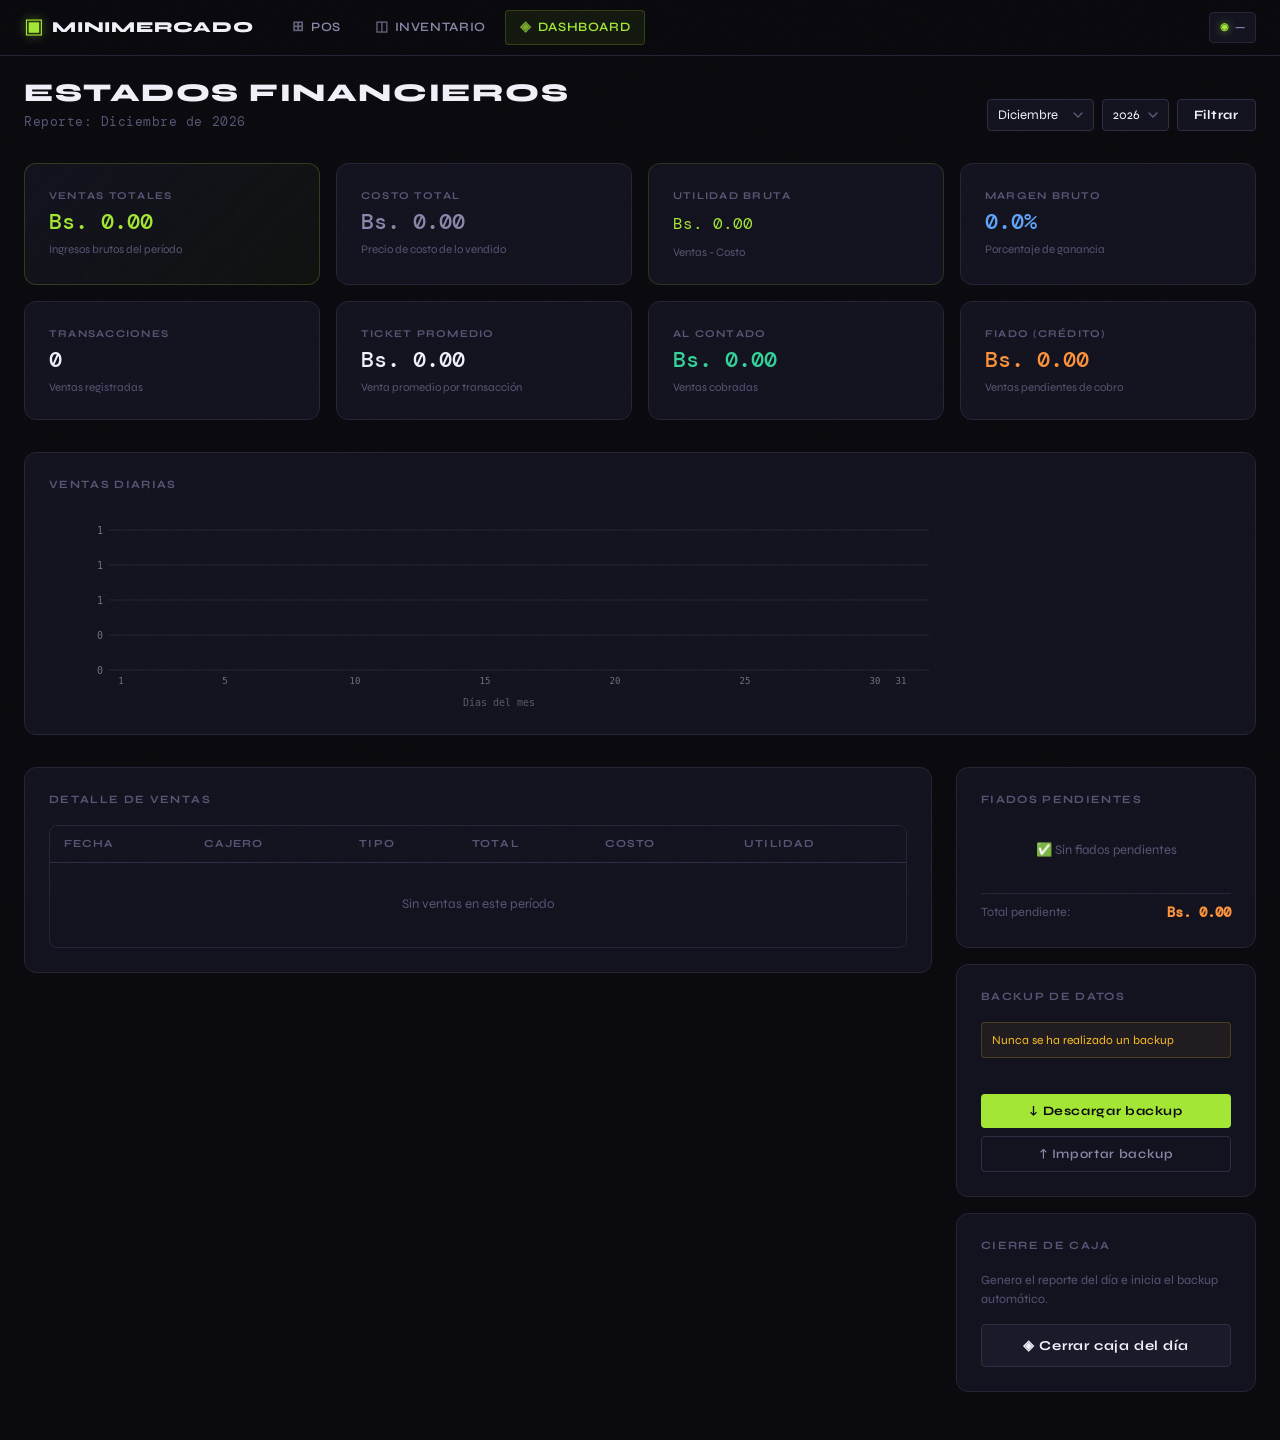
==== dashboard.html @ 63627b52 "hello" ====
<!DOCTYPE html>
<html lang="es">
<head>
  <meta charset="UTF-8" />
  <meta name="viewport" content="width=device-width, initial-scale=1.0" />
  <meta name="description" content="Dashboard financiero — Minimercado Control-Total" />
  <meta name="theme-color" content="#0a0a0f" />

  <title>Dashboard — Minimercado</title>

  <link rel="icon" type="image/png" sizes="32x32" href="/assets/icons/favicon-32x32.png" />
  <link rel="apple-touch-icon" sizes="180x180" href="/assets/icons/apple-touch-icon.png" />
  <link rel="manifest" href="/manifest.json" />

  <link rel="preconnect" href="https://fonts.googleapis.com" />
  <link rel="preconnect" href="https://fonts.gstatic.com" crossorigin />
  <link href="https://fonts.googleapis.com/css2?family=DM+Mono:wght@400;500&family=Syne:wght@400;600;700;800&display=swap" rel="stylesheet" />

  <link rel="stylesheet" href="/assets/css/main.css" />
  <link rel="stylesheet" href="/assets/css/dashboard.css" />
</head>

<body class="pagina-dashboard">

  <!-- =====================================================
    BARRA DE NAVEGACIÓN SUPERIOR
  ====================================================== -->
  <header class="nav-superior" role="banner">
    <div class="nav-marca">
      <span class="nav-logo">▣</span>
      <span class="nav-nombre">Minimercado</span>
    </div>

    <nav class="nav-links" role="navigation" aria-label="Navegación principal">
      <a href="/" class="nav-link">
        <span class="nav-link-icono">⊞</span> POS
      </a>
      <a href="/inventario.html" class="nav-link">
        <span class="nav-link-icono">◫</span> Inventario
      </a>
      <a href="/dashboard.html" class="nav-link nav-link--activo" aria-current="page">
        <span class="nav-link-icono">◈</span> Dashboard
      </a>
    </nav>

    <div class="nav-sesion">
      <div class="cajero-badge" id="cajero-badge">
        <span class="cajero-badge-icono">◉</span>
        <span id="cajero-badge-nombre">—</span>
      </div>
    </div>
  </header>

  <!-- =====================================================
    CONTENIDO PRINCIPAL DEL DASHBOARD
  ====================================================== -->
  <main class="dashboard-layout" role="main">

    <!-- ─────────────────────────────────────────────────
      ENCABEZADO DEL PERÍODO
    ──────────────────────────────────────────────────── -->
    <div class="dashboard-encabezado">
      <div class="dashboard-titulo-bloque">
        <h1 class="dashboard-titulo">ESTADOS FINANCIEROS</h1>
        <p id="eeff-titulo-periodo" class="dashboard-periodo">Cargando...</p>
      </div>

      <!-- Filtro de período -->
      <div class="dashboard-filtro" role="search" aria-label="Filtrar por período">
        <select id="eeff-filtro-mes" class="filtro-select" aria-label="Mes">
          <option value="01">Enero</option>
          <option value="02">Febrero</option>
          <option value="03">Marzo</option>
          <option value="04">Abril</option>
          <option value="05">Mayo</option>
          <option value="06">Junio</option>
          <option value="07">Julio</option>
          <option value="08">Agosto</option>
          <option value="09">Septiembre</option>
          <option value="10">Octubre</option>
          <option value="11">Noviembre</option>
          <option value="12">Diciembre</option>
        </select>
        <select id="eeff-filtro-anio" class="filtro-select" aria-label="Año">
          <!-- Llenado por eeff.js -->
        </select>
        <button id="eeff-btn-filtrar" class="btn-filtrar">Filtrar</button>
      </div>
    </div>

    <!-- ─────────────────────────────────────────────────
      TARJETAS DE RESUMEN FINANCIERO
    ──────────────────────────────────────────────────── -->
    <section class="tarjetas-grid" aria-label="Resumen financiero">

      <article class="tarjeta tarjeta--primaria" aria-label="Total de ventas">
        <div class="tarjeta-etiqueta">VENTAS TOTALES</div>
        <div id="eeff-total-ventas" class="tarjeta-valor" aria-live="polite">—</div>
        <div class="tarjeta-sub">Ingresos brutos del período</div>
      </article>

      <article class="tarjeta tarjeta--costo" aria-label="Costo total">
        <div class="tarjeta-etiqueta">COSTO TOTAL</div>
        <div id="eeff-total-costo" class="tarjeta-valor" aria-live="polite">—</div>
        <div class="tarjeta-sub">Precio de costo de lo vendido</div>
      </article>

      <article class="tarjeta tarjeta--utilidad" aria-label="Utilidad bruta">
        <div class="tarjeta-etiqueta">UTILIDAD BRUTA</div>
        <div id="eeff-utilidad-bruta" class="tarjeta-valor" aria-live="polite">—</div>
        <div class="tarjeta-sub">Ventas − Costo</div>
      </article>

      <article class="tarjeta tarjeta--margen" aria-label="Margen bruto">
        <div class="tarjeta-etiqueta">MARGEN BRUTO</div>
        <div id="eeff-margen-bruto" class="tarjeta-valor" aria-live="polite">—</div>
        <div class="tarjeta-sub">Porcentaje de ganancia</div>
      </article>

      <article class="tarjeta" aria-label="Número de transacciones">
        <div class="tarjeta-etiqueta">TRANSACCIONES</div>
        <div id="eeff-transacciones" class="tarjeta-valor" aria-live="polite">—</div>
        <div class="tarjeta-sub">Ventas registradas</div>
      </article>

      <article class="tarjeta" aria-label="Ticket promedio">
        <div class="tarjeta-etiqueta">TICKET PROMEDIO</div>
        <div id="eeff-ticket-promedio" class="tarjeta-valor" aria-live="polite">—</div>
        <div class="tarjeta-sub">Venta promedio por transacción</div>
      </article>

      <article class="tarjeta tarjeta--contado" aria-label="Total al contado">
        <div class="tarjeta-etiqueta">AL CONTADO</div>
        <div id="eeff-total-contado" class="tarjeta-valor" aria-live="polite">—</div>
        <div class="tarjeta-sub">Ventas cobradas</div>
      </article>

      <article class="tarjeta tarjeta--fiado" aria-label="Total fiado">
        <div class="tarjeta-etiqueta">FIADO (CRÉDITO)</div>
        <div id="eeff-total-fiado" class="tarjeta-valor" aria-live="polite">—</div>
        <div class="tarjeta-sub">Ventas pendientes de cobro</div>
      </article>

    </section>

    <!-- ─────────────────────────────────────────────────
      GRÁFICO DE VENTAS DIARIAS
    ──────────────────────────────────────────────────── -->
    <section class="dashboard-grafico-seccion" aria-label="Gráfico de ventas diarias">
      <h2 class="seccion-titulo">VENTAS DIARIAS</h2>
      <div class="grafico-wrapper">
        <canvas
          id="eeff-grafico-ventas"
          class="grafico-canvas"
          width="900"
          height="200"
          aria-label="Gráfico de barras de ventas por día del mes"
          role="img"
        ></canvas>
      </div>
    </section>

    <!-- ─────────────────────────────────────────────────
      FILA INFERIOR: Tabla de ventas + Fiados + Backup
    ──────────────────────────────────────────────────── -->
    <div class="dashboard-fila-inferior">

      <!-- Tabla detallada de ventas -->
      <section class="dashboard-tabla-seccion" aria-label="Detalle de ventas">
        <h2 class="seccion-titulo">DETALLE DE VENTAS</h2>
        <div class="tabla-wrapper">
          <table class="tabla-ventas" role="table">
            <thead>
              <tr>
                <th scope="col">Fecha</th>
                <th scope="col">Cajero</th>
                <th scope="col">Tipo</th>
                <th scope="col">Total</th>
                <th scope="col">Costo</th>
                <th scope="col">Utilidad</th>
              </tr>
            </thead>
            <tbody id="eeff-tabla-ventas-body" aria-live="polite">
              <tr>
                <td colspan="6" class="tabla-vacia">Cargando datos...</td>
              </tr>
            </tbody>
          </table>
        </div>
      </section>

      <!-- Panel lateral derecho -->
      <aside class="dashboard-lateral">

        <!-- Fiados pendientes -->
        <section id="fiados" class="panel-fiados" aria-label="Fiados pendientes">
          <h2 class="seccion-titulo">FIADOS PENDIENTES</h2>
          <div id="dashboard-fiados-lista" class="fiados-lista" aria-live="polite">
            <!-- Llenado por eeff.js -->
          </div>
          <div class="fiados-total-fila">
            <span>Total pendiente:</span>
            <strong id="fiados-total-pendiente" aria-live="polite">Bs. 0.00</strong>
          </div>
        </section>

        <!-- Panel de backup -->
        <section class="panel-backup" aria-label="Gestión de backups">
          <h2 class="seccion-titulo">BACKUP DE DATOS</h2>
          <div id="backup-ultimo" class="backup-info">Verificando...</div>
          <div id="backup-estado" class="backup-estado" aria-live="polite"></div>

          <div class="backup-acciones">
            <button id="btn-backup-manual" class="btn-backup-manual">
              ↓ Descargar backup
            </button>
            <button id="btn-importar-backup" class="btn-importar">
              ↑ Importar backup
            </button>
          </div>
        </section>

        <!-- Cierre de caja -->
        <section class="panel-cierre" aria-label="Cierre de caja">
          <h2 class="seccion-titulo">CIERRE DE CAJA</h2>
          <p class="cierre-descripcion">
            Genera el reporte del día e inicia el backup automático.
          </p>
          <button id="btn-cierre-caja" class="btn-cierre-caja">
            ◈ Cerrar caja del día
          </button>
        </section>

      </aside>
    </div>

  </main>

  <!-- =====================================================
    SERVICE WORKER
  ====================================================== -->
  <script>
    if ("serviceWorker" in navigator) {
      navigator.serviceWorker.register("/sw.js").catch(console.error);
    }
  </script>

  <!-- =====================================================
    MÓDULOS JS
  ====================================================== -->
  <script type="module">
    import { inicializarDB, obtenerTodos, obtenerPorId } from "/assets/js/db.js";
    import { getCajeroActivo } from "/assets/js/cajero.js";
    import { iniciarEEFF, calcularTotalFiadosPendientes, generarReporteCierre } from "/assets/js/eeff.js";
    import { iniciarBackup, ejecutarBackupAutomatico } from "/assets/js/backup.js";

    async function arrancar() {
      await inicializarDB();

      // --- Badge del cajero activo ---
      const cajero = getCajeroActivo();
      const badgeNombre = document.getElementById("cajero-badge-nombre");
      if (badgeNombre) badgeNombre.textContent = cajero?.nombre ?? "—";

      // --- Inicializa módulos del dashboard ---
      await iniciarEEFF();
      iniciarBackup();

      // --- Carga fiados pendientes ---
      await _cargarFiados();

      // --- Botón cierre de caja ---
      document.getElementById("btn-cierre-caja")?.addEventListener("click", async () => {
        const confirmado = confirm(
          "¿Confirmar cierre de caja del día?\n\n" +
          "Se generará el reporte de cierre y se iniciará el backup automático."
        );
        if (!confirmado) return;

        await generarReporteCierre();
        await ejecutarBackupAutomatico();

        const btn = document.getElementById("btn-cierre-caja");
        if (btn) {
          btn.textContent = "✅ Caja cerrada";
          btn.disabled = true;
        }
      });
    }

    // --- Carga la lista de clientes con saldo pendiente ---
    async function _cargarFiados() {
      const lista = document.getElementById("dashboard-fiados-lista");
      const totalEl = document.getElementById("fiados-total-pendiente");
      if (!lista) return;

      const clientes = await obtenerTodos("clientes");
      const conDeuda = clientes.filter((c) => (c.saldo_pendiente || 0) > 0);

      if (!conDeuda.length) {
        lista.innerHTML = `<p class="fiados-vacio">✅ Sin fiados pendientes</p>`;
        if (totalEl) totalEl.textContent = "Bs. 0.00";
        return;
      }

      lista.innerHTML = conDeuda
        .sort((a, b) => b.saldo_pendiente - a.saldo_pendiente)
        .map(
          (c) => `
          <div class="fiado-item">
            <div class="fiado-info">
              <span class="fiado-nombre">${c.nombre}</span>
              <span class="fiado-tel">${c.telefono || "Sin tel."}</span>
            </div>
            <div class="fiado-saldo">Bs. ${c.saldo_pendiente.toFixed(2)}</div>
            <button class="btn-abonar" data-id="${c.id}" data-saldo="${c.saldo_pendiente}">
              Abonar
            </button>
          </div>`
        )
        .join("");

      // --- Enlaza botones de abono ---
      lista.querySelectorAll(".btn-abonar").forEach((btn) => {
        btn.addEventListener("click", () => _abrirModalAbono(Number(btn.dataset.id), parseFloat(btn.dataset.saldo)));
      });

      // --- Total pendiente ---
      const total = await calcularTotalFiadosPendientes();
      if (totalEl) totalEl.textContent = `Bs. ${total.toFixed(2)}`;
    }

    // --- Modal de abono a fiado ---
    async function _abrirModalAbono(clienteId, saldoActual) {
      const { obtenerPorId, agregar, actualizar } = await import("/assets/js/db.js");
      const cliente = await obtenerPorId("clientes", clienteId);
      if (!cliente) return;

      const modal = document.createElement("div");
      modal.className = "modal-overlay";
      modal.innerHTML = `
        <div class="modal-caja">
          <h3>Registrar abono</h3>
          <p>Cliente: <strong>${cliente.nombre}</strong></p>
          <p>Saldo actual: <strong>Bs. ${saldoActual.toFixed(2)}</strong></p>
          <label>Monto del abono (Bs.)</label>
          <input type="number" id="input-abono" min="0.50" max="${saldoActual}" step="0.50" placeholder="0.00" />
          <div class="modal-acciones">
            <button id="btn-confirmar-abono" class="btn-primario">Confirmar abono</button>
            <button id="btn-cancelar-abono" class="btn-secundario">Cancelar</button>
          </div>
        </div>
      `;
      document.body.appendChild(modal);

      document.getElementById("btn-cancelar-abono").addEventListener("click", () => modal.remove());

      document.getElementById("btn-confirmar-abono").addEventListener("click", async () => {
        const monto = parseFloat(document.getElementById("input-abono").value);
        if (!monto || monto <= 0 || monto > saldoActual) {
          alert("Ingresa un monto válido.");
          return;
        }

        // --- Registra el abono ---
        await agregar("creditos", {
          cliente_id: clienteId,
          monto,
          fecha: new Date().toISOString(),
          tipo: "abono",
          venta_id: null,
        });

        // --- Actualiza el saldo del cliente ---
        cliente.saldo_pendiente = Math.max(0, saldoActual - monto);
        await actualizar("clientes", cliente);

        modal.remove();
        await _cargarFiados(); // Refresca la lista sin recargar la página
      });
    }

    arrancar().catch(console.error);
  </script>

</body>
</html>
---- assets/css/main.css ----
/* ============================================================
   main.css — Sistema de Diseño Global
   Minimercado Control-Total | JVSoftware
   Contiene: Variables CSS, reset, tipografía, navegación,
   modales, toasts, formularios y componentes compartidos.
   ============================================================ */

/* ============================================================
   VARIABLES DEL SISTEMA
   Paleta: Negro profundo + Verde lima industrial + Ámbar alerta
   ============================================================ */
:root {
  /* --- Colores base --- */
  --color-fondo:        #0a0a0f;
  --color-fondo-2:      #0f0f18;
  --color-superficie:   #13131f;
  --color-superficie-2: #1a1a2a;
  --color-borde:        #252535;
  --color-borde-2:      #2e2e45;

  /* --- Colores primarios --- */
  --color-primario:     #a3e635;   /* Verde lima */
  --color-primario-dim: #6b9a22;
  --color-primario-bg:  rgba(163, 230, 53, 0.07);

  /* --- Colores de estado --- */
  --color-exito:        #a3e635;
  --color-advertencia:  #fbbf24;
  --color-critico:      #f87171;
  --color-fiado:        #fb923c;
  --color-contado:      #34d399;
  --color-info:         #60a5fa;

  /* --- Texto --- */
  --texto-primario:     #f0f0f8;
  --texto-secundario:   #8888aa;
  --texto-terciario:    #555575;
  --texto-invertido:    #0a0a0f;

  /* --- Tipografías --- */
  --fuente-ui:      'Syne', sans-serif;
  --fuente-mono:    'DM Mono', monospace;

  /* --- Espaciado --- */
  --espacio-xs:  4px;
  --espacio-sm:  8px;
  --espacio-md:  16px;
  --espacio-lg:  24px;
  --espacio-xl:  32px;
  --espacio-2xl: 48px;

  /* --- Bordes --- */
  --radio-sm:  4px;
  --radio-md:  8px;
  --radio-lg:  12px;

  /* --- Sombras --- */
  --sombra-sm: 0 2px 8px rgba(0,0,0,0.4);
  --sombra-md: 0 4px 24px rgba(0,0,0,0.6);
  --sombra-lg: 0 8px 48px rgba(0,0,0,0.8);
  --sombra-primario: 0 0 20px rgba(163,230,53,0.15);

  /* --- Transiciones --- */
  --trans-rapida: 120ms ease;
  --trans-normal: 220ms ease;

  /* --- Altura del nav --- */
  --alto-nav: 56px;
}

/* ============================================================
   RESET Y BASE
   ============================================================ */
*, *::before, *::after {
  box-sizing: border-box;
  margin: 0;
  padding: 0;
}

html {
  font-size: 16px;
  scroll-behavior: smooth;
  -webkit-font-smoothing: antialiased;
  -moz-osx-font-smoothing: grayscale;
}

body {
  font-family: var(--fuente-ui);
  background-color: var(--color-fondo);
  color: var(--texto-primario);
  min-height: 100vh;
  line-height: 1.5;
  overflow-x: hidden;
}

/* --- Textura de grano sutil sobre toda la app --- */
body::before {
  content: '';
  position: fixed;
  inset: 0;
  background-image: url("data:image/svg+xml,%3Csvg viewBox='0 0 256 256' xmlns='http://www.w3.org/2000/svg'%3E%3Cfilter id='noise'%3E%3CfeTurbulence type='fractalNoise' baseFrequency='0.9' numOctaves='4' stitchTiles='stitch'/%3E%3C/filter%3E%3Crect width='100%25' height='100%25' filter='url(%23noise)' opacity='0.03'/%3E%3C/svg%3E");
  pointer-events: none;
  z-index: 9999;
  opacity: 0.4;
}

a {
  color: var(--color-primario);
  text-decoration: none;
  transition: opacity var(--trans-rapida);
}
a:hover { opacity: 0.75; }

button {
  font-family: var(--fuente-ui);
  cursor: pointer;
  border: none;
  outline: none;
}

input, select, textarea {
  font-family: var(--fuente-ui);
  outline: none;
}

/* ============================================================
   NAVEGACIÓN SUPERIOR
   ============================================================ */
.nav-superior {
  position: fixed;
  top: 0;
  left: 0;
  right: 0;
  height: var(--alto-nav);
  background: rgba(10, 10, 15, 0.92);
  backdrop-filter: blur(12px);
  -webkit-backdrop-filter: blur(12px);
  border-bottom: 1px solid var(--color-borde);
  display: flex;
  align-items: center;
  padding: 0 var(--espacio-lg);
  gap: var(--espacio-lg);
  z-index: 100;
}

.nav-marca {
  display: flex;
  align-items: center;
  gap: var(--espacio-sm);
  flex-shrink: 0;
}

.nav-logo {
  color: var(--color-primario);
  font-size: 1.3rem;
  line-height: 1;
  filter: drop-shadow(0 0 6px rgba(163,230,53,0.5));
}

.nav-nombre {
  font-family: var(--fuente-ui);
  font-weight: 800;
  font-size: 0.95rem;
  letter-spacing: 0.05em;
  text-transform: uppercase;
  color: var(--texto-primario);
}

.nav-links {
  display: flex;
  align-items: center;
  gap: var(--espacio-xs);
  flex: 1;
}

.nav-link {
  display: flex;
  align-items: center;
  gap: 6px;
  padding: 6px 14px;
  border-radius: var(--radio-sm);
  font-size: 0.8rem;
  font-weight: 600;
  letter-spacing: 0.05em;
  text-transform: uppercase;
  color: var(--texto-secundario);
  transition: color var(--trans-rapida), background var(--trans-rapida);
  border: 1px solid transparent;
}

.nav-link:hover {
  color: var(--texto-primario);
  background: var(--color-superficie);
  opacity: 1;
}

.nav-link--activo {
  color: var(--color-primario);
  background: var(--color-primario-bg);
  border-color: rgba(163,230,53,0.2);
}

.nav-link-icono {
  font-size: 0.85rem;
  opacity: 0.7;
}

.nav-sesion {
  display: flex;
  align-items: center;
  gap: var(--espacio-sm);
  margin-left: auto;
  flex-shrink: 0;
}

.cajero-badge {
  display: flex;
  align-items: center;
  gap: 6px;
  background: var(--color-superficie);
  border: 1px solid var(--color-borde);
  border-radius: var(--radio-sm);
  padding: 5px 10px;
  font-size: 0.78rem;
  font-weight: 600;
  color: var(--texto-secundario);
}

.cajero-badge-icono {
  color: var(--color-primario);
  font-size: 0.6rem;
  filter: drop-shadow(0 0 4px rgba(163,230,53,0.6));
}

.btn-cerrar-sesion {
  background: transparent;
  color: var(--texto-terciario);
  font-size: 1rem;
  padding: 5px 8px;
  border-radius: var(--radio-sm);
  border: 1px solid var(--color-borde);
  transition: color var(--trans-rapida), border-color var(--trans-rapida);
}

.btn-cerrar-sesion:hover {
  color: var(--color-critico);
  border-color: var(--color-critico);
}

/* ============================================================
   CONTENEDOR BASE (todas las páginas empujan el nav)
   ============================================================ */
main {
  padding-top: calc(var(--alto-nav) + var(--espacio-lg));
  padding-left: var(--espacio-lg);
  padding-right: var(--espacio-lg);
  padding-bottom: var(--espacio-2xl);
  min-height: 100vh;
}

/* ============================================================
   TIPOGRAFÍA DE SECCIONES
   ============================================================ */
.seccion-titulo {
  font-family: var(--fuente-ui);
  font-size: 0.7rem;
  font-weight: 700;
  letter-spacing: 0.12em;
  text-transform: uppercase;
  color: var(--texto-terciario);
  margin-bottom: var(--espacio-md);
}

/* ============================================================
   BOTONES GLOBALES
   ============================================================ */
.btn-primario {
  background: var(--color-primario);
  color: var(--texto-invertido);
  font-family: var(--fuente-ui);
  font-weight: 700;
  font-size: 0.85rem;
  letter-spacing: 0.04em;
  padding: 10px 20px;
  border-radius: var(--radio-sm);
  border: none;
  transition: opacity var(--trans-rapida), transform var(--trans-rapida);
}

.btn-primario:hover {
  opacity: 0.88;
  transform: translateY(-1px);
}

.btn-primario:active {
  transform: translateY(0);
  opacity: 1;
}

.btn-primario:disabled {
  opacity: 0.3;
  cursor: not-allowed;
  transform: none;
}

.btn-secundario {
  background: transparent;
  color: var(--texto-secundario);
  font-family: var(--fuente-ui);
  font-weight: 600;
  font-size: 0.85rem;
  padding: 10px 20px;
  border-radius: var(--radio-sm);
  border: 1px solid var(--color-borde-2);
  transition: color var(--trans-rapida), border-color var(--trans-rapida);
}

.btn-secundario:hover {
  color: var(--texto-primario);
  border-color: var(--texto-secundario);
}

.btn-link {
  background: none;
  border: none;
  color: var(--color-primario);
  font-size: 0.8rem;
  font-family: var(--fuente-ui);
  font-weight: 600;
  padding: 4px 0;
  cursor: pointer;
  transition: opacity var(--trans-rapida);
}

.btn-link:hover { opacity: 0.7; }

/* ============================================================
   FORMULARIOS GLOBALES
   ============================================================ */
.form-fila {
  display: flex;
  flex-direction: column;
  gap: 6px;
  margin-bottom: var(--espacio-md);
}

.form-fila.doble {
  display: grid;
  grid-template-columns: 1fr 1fr;
  gap: var(--espacio-md);
}

.form-fila label {
  font-size: 0.72rem;
  font-weight: 700;
  letter-spacing: 0.08em;
  text-transform: uppercase;
  color: var(--texto-terciario);
}

.form-fila input,
.form-fila select,
.form-fila textarea {
  background: var(--color-superficie);
  border: 1px solid var(--color-borde-2);
  border-radius: var(--radio-sm);
  color: var(--texto-primario);
  font-size: 0.88rem;
  padding: 9px 12px;
  transition: border-color var(--trans-rapida), box-shadow var(--trans-rapida);
  width: 100%;
}

.form-fila input:focus,
.form-fila select:focus {
  border-color: var(--color-primario);
  box-shadow: 0 0 0 3px rgba(163,230,53,0.1);
}

.form-fila select {
  appearance: none;
  -webkit-appearance: none;
  background-image: url("data:image/svg+xml,%3Csvg xmlns='http://www.w3.org/2000/svg' width='12' height='8' viewBox='0 0 12 8'%3E%3Cpath d='M1 1l5 5 5-5' stroke='%23555575' stroke-width='1.5' fill='none' stroke-linecap='round'/%3E%3C/svg%3E");
  background-repeat: no-repeat;
  background-position: right 12px center;
  padding-right: 32px;
}

/* ============================================================
   MODALES — OVERLAY + CAJA
   ============================================================ */
.modal-overlay {
  position: fixed;
  inset: 0;
  background: rgba(0, 0, 0, 0.75);
  backdrop-filter: blur(4px);
  -webkit-backdrop-filter: blur(4px);
  display: flex;
  align-items: center;
  justify-content: center;
  z-index: 500;
  animation: modal-aparecer var(--trans-normal) ease;
}

@keyframes modal-aparecer {
  from { opacity: 0; }
  to   { opacity: 1; }
}

.modal-caja {
  background: var(--color-superficie-2);
  border: 1px solid var(--color-borde-2);
  border-radius: var(--radio-lg);
  padding: var(--espacio-xl);
  width: 100%;
  max-width: 480px;
  max-height: 90vh;
  overflow-y: auto;
  box-shadow: var(--sombra-lg);
  animation: modal-subir var(--trans-normal) ease;
}

@keyframes modal-subir {
  from { transform: translateY(16px); opacity: 0; }
  to   { transform: translateY(0);    opacity: 1; }
}

.modal-caja h3 {
  font-size: 1rem;
  font-weight: 700;
  letter-spacing: 0.06em;
  text-transform: uppercase;
  color: var(--texto-primario);
  margin-bottom: var(--espacio-lg);
}

.modal-caja p {
  font-size: 0.88rem;
  color: var(--texto-secundario);
  margin-bottom: var(--espacio-sm);
}

.modal-acciones {
  display: flex;
  gap: var(--espacio-sm);
  margin-top: var(--espacio-lg);
  flex-wrap: wrap;
}

/* ============================================================
   MODAL DEL CAJERO
   ============================================================ */
.modal-cajero-overlay {
  position: fixed;
  inset: 0;
  background: var(--color-fondo);
  display: flex;
  align-items: center;
  justify-content: center;
  z-index: 1000;
  animation: modal-aparecer var(--trans-normal) ease;
}

.modal-cajero-caja {
  background: var(--color-superficie);
  border: 1px solid var(--color-borde-2);
  border-radius: var(--radio-lg);
  padding: var(--espacio-xl);
  width: 100%;
  max-width: 420px;
  box-shadow: var(--sombra-lg), var(--sombra-primario);
  animation: modal-subir var(--trans-normal) ease;
}

.modal-cajero-header {
  text-align: center;
  margin-bottom: var(--espacio-xl);
}

.modal-cajero-header h2 {
  font-size: 1.1rem;
  font-weight: 800;
  letter-spacing: 0.06em;
  text-transform: uppercase;
  color: var(--texto-primario);
  margin-bottom: 6px;
}

.modal-cajero-header p {
  font-size: 0.82rem;
  color: var(--texto-terciario);
}

.cajero-lista {
  display: flex;
  flex-direction: column;
  gap: var(--espacio-sm);
  margin-bottom: var(--espacio-lg);
}

.cajero-opcion {
  display: flex;
  align-items: center;
  gap: var(--espacio-md);
  background: var(--color-fondo-2);
  border: 1px solid var(--color-borde-2);
  border-radius: var(--radio-md);
  padding: var(--espacio-md);
  cursor: pointer;
  transition: border-color var(--trans-rapida), background var(--trans-rapida);
  width: 100%;
  text-align: left;
}

.cajero-opcion:hover {
  border-color: var(--color-primario);
  background: var(--color-primario-bg);
}

.cajero-inicial {
  width: 36px;
  height: 36px;
  background: var(--color-primario);
  color: var(--texto-invertido);
  border-radius: 50%;
  display: flex;
  align-items: center;
  justify-content: center;
  font-weight: 800;
  font-size: 0.95rem;
  flex-shrink: 0;
}

.cajero-nombre {
  font-weight: 600;
  font-size: 0.92rem;
  color: var(--texto-primario);
}

.cajero-vacio {
  font-size: 0.82rem;
  color: var(--texto-terciario);
  text-align: center;
  padding: var(--espacio-md);
}

.cajero-nuevo {
  display: flex;
  gap: var(--espacio-sm);
}

.cajero-nuevo input {
  flex: 1;
  background: var(--color-fondo-2);
  border: 1px solid var(--color-borde-2);
  border-radius: var(--radio-sm);
  color: var(--texto-primario);
  font-size: 0.88rem;
  padding: 9px 12px;
  transition: border-color var(--trans-rapida);
}

.cajero-nuevo input:focus {
  border-color: var(--color-primario);
}

.cajero-nuevo button {
  background: var(--color-primario);
  color: var(--texto-invertido);
  font-weight: 700;
  font-size: 0.82rem;
  padding: 9px 14px;
  border-radius: var(--radio-sm);
  transition: opacity var(--trans-rapida);
}

.cajero-nuevo button:hover { opacity: 0.85; }

.cajero-gestionar {
  text-align: center;
  margin-top: var(--espacio-md);
}

.cajero-gestion-fila {
  display: flex;
  align-items: center;
  justify-content: space-between;
  padding: 8px 12px;
  background: var(--color-fondo-2);
  border-radius: var(--radio-sm);
  margin-bottom: 6px;
  font-size: 0.85rem;
  color: var(--texto-primario);
}

.btn-eliminar-cajero {
  background: transparent;
  color: var(--color-critico);
  font-size: 0.75rem;
  padding: 4px 8px;
  border: 1px solid rgba(248,113,113,0.3);
  border-radius: var(--radio-sm);
  transition: background var(--trans-rapida);
}

.btn-eliminar-cajero:hover {
  background: rgba(248,113,113,0.1);
}

/* ============================================================
   MODAL DE CÁMARA
   ============================================================ */
.modal-camara-overlay {
  position: fixed;
  inset: 0;
  background: rgba(0,0,0,0.9);
  display: flex;
  align-items: center;
  justify-content: center;
  z-index: 600;
  animation: modal-aparecer var(--trans-normal) ease;
}

.modal-camara-caja {
  background: var(--color-superficie);
  border: 1px solid var(--color-borde-2);
  border-radius: var(--radio-lg);
  padding: var(--espacio-lg);
  width: 100%;
  max-width: 480px;
  box-shadow: var(--sombra-lg);
  animation: modal-subir var(--trans-normal) ease;
}

.modal-camara-header {
  display: flex;
  align-items: center;
  justify-content: space-between;
  margin-bottom: var(--espacio-md);
}

.modal-camara-header h3 {
  font-size: 0.88rem;
  font-weight: 700;
  letter-spacing: 0.08em;
  text-transform: uppercase;
  color: var(--texto-secundario);
}

.btn-cerrar-camara {
  background: transparent;
  color: var(--texto-terciario);
  font-size: 1rem;
  padding: 4px 8px;
  border: 1px solid var(--color-borde);
  border-radius: var(--radio-sm);
  transition: color var(--trans-rapida);
}

.btn-cerrar-camara:hover { color: var(--color-critico); }

.modal-camara-visor {
  position: relative;
  border-radius: var(--radio-md);
  overflow: hidden;
  background: #000;
  aspect-ratio: 4/3;
}

#camara-video {
  width: 100%;
  height: 100%;
  object-fit: cover;
  display: block;
}

/* Mira de escaneo */
.camara-mira {
  position: absolute;
  inset: 0;
  display: flex;
  align-items: center;
  justify-content: center;
  pointer-events: none;
}

.camara-mira::before {
  content: '';
  width: 60%;
  height: 35%;
  border: 2px solid var(--color-primario);
  border-radius: var(--radio-sm);
  box-shadow: 0 0 0 2000px rgba(0,0,0,0.4), 0 0 20px rgba(163,230,53,0.3);
  animation: mira-pulso 1.8s ease-in-out infinite;
}

@keyframes mira-pulso {
  0%, 100% { border-color: var(--color-primario); box-shadow: 0 0 0 2000px rgba(0,0,0,0.4), 0 0 20px rgba(163,230,53,0.3); }
  50%       { border-color: rgba(163,230,53,0.5); box-shadow: 0 0 0 2000px rgba(0,0,0,0.4), 0 0 40px rgba(163,230,53,0.5); }
}

.camara-instruccion {
  text-align: center;
  font-size: 0.78rem;
  color: var(--texto-terciario);
  margin-top: var(--espacio-md);
}

/* ============================================================
   TOASTS (NOTIFICACIONES FLOTANTES)
   ============================================================ */
.pos-toast,
.cajero-toast {
  position: fixed;
  bottom: var(--espacio-lg);
  right: var(--espacio-lg);
  background: var(--color-superficie-2);
  border: 1px solid var(--color-borde-2);
  border-radius: var(--radio-md);
  padding: 12px 18px;
  font-size: 0.85rem;
  font-weight: 600;
  color: var(--texto-primario);
  box-shadow: var(--sombra-md);
  z-index: 900;
  animation: toast-entrar 250ms ease;
  transition: opacity 400ms ease, transform 400ms ease;
}

@keyframes toast-entrar {
  from { transform: translateY(12px); opacity: 0; }
  to   { transform: translateY(0);    opacity: 1; }
}

.pos-toast--salir,
.cajero-toast--salir {
  opacity: 0;
  transform: translateY(8px);
}

.pos-toast--exito    { border-color: var(--color-exito);      color: var(--color-exito); }
.pos-toast--advertencia { border-color: var(--color-advertencia); color: var(--color-advertencia); }
.pos-toast--error    { border-color: var(--color-critico);    color: var(--color-critico); }

/* ============================================================
   TABLAS COMPARTIDAS
   ============================================================ */
.tabla-wrapper {
  overflow-x: auto;
  border: 1px solid var(--color-borde);
  border-radius: var(--radio-md);
}

table {
  width: 100%;
  border-collapse: collapse;
  font-size: 0.83rem;
}

thead tr {
  background: var(--color-superficie);
  border-bottom: 1px solid var(--color-borde-2);
}

thead th {
  padding: 10px 14px;
  text-align: left;
  font-size: 0.68rem;
  font-weight: 700;
  letter-spacing: 0.1em;
  text-transform: uppercase;
  color: var(--texto-terciario);
  white-space: nowrap;
}

tbody tr {
  border-bottom: 1px solid var(--color-borde);
  transition: background var(--trans-rapida);
}

tbody tr:last-child { border-bottom: none; }
tbody tr:hover { background: var(--color-superficie); }

tbody td {
  padding: 10px 14px;
  color: var(--texto-primario);
  font-size: 0.83rem;
  vertical-align: middle;
}

.tabla-vacia {
  text-align: center;
  color: var(--texto-terciario);
  padding: var(--espacio-xl) !important;
  font-size: 0.83rem;
}

/* ============================================================
   ESTADOS DE STOCK Y VENCIMIENTO
   ============================================================ */
.stock-agotado  { color: var(--color-critico);      font-weight: 700; }
.stock-bajo     { color: var(--color-advertencia);  font-weight: 700; }

.venc-expirado    { color: var(--color-critico); }
.venc-critico     { color: var(--color-advertencia); }
.venc-advertencia { color: var(--color-fiado); }

.valor-positivo { color: var(--color-exito); font-family: var(--fuente-mono); }
.valor-negativo { color: var(--color-critico); font-family: var(--fuente-mono); }

/* ============================================================
   TAG DE TIPO DE VENTA
   ============================================================ */
.tag-tipo {
  display: inline-block;
  padding: 2px 8px;
  border-radius: var(--radio-sm);
  font-size: 0.72rem;
  font-weight: 700;
  letter-spacing: 0.06em;
  text-transform: uppercase;
}

.tag-contado {
  background: rgba(52,211,153,0.12);
  color: var(--color-contado);
  border: 1px solid rgba(52,211,153,0.25);
}

.tag-fiado {
  background: rgba(251,146,60,0.12);
  color: var(--color-fiado);
  border: 1px solid rgba(251,146,60,0.25);
}

/* ============================================================
   FILTROS SELECT COMPARTIDOS
   ============================================================ */
.filtro-select {
  background: var(--color-superficie);
  border: 1px solid var(--color-borde-2);
  border-radius: var(--radio-sm);
  color: var(--texto-primario);
  font-family: var(--fuente-ui);
  font-size: 0.82rem;
  padding: 7px 28px 7px 10px;
  appearance: none;
  -webkit-appearance: none;
  background-image: url("data:image/svg+xml,%3Csvg xmlns='http://www.w3.org/2000/svg' width='10' height='7' viewBox='0 0 10 7'%3E%3Cpath d='M1 1l4 4 4-4' stroke='%23555575' stroke-width='1.5' fill='none' stroke-linecap='round'/%3E%3C/svg%3E");
  background-repeat: no-repeat;
  background-position: right 10px center;
  cursor: pointer;
  transition: border-color var(--trans-rapida);
}

.filtro-select:focus {
  border-color: var(--color-primario);
}

/* ============================================================
   SCROLLBARS PERSONALIZADOS
   ============================================================ */
::-webkit-scrollbar { width: 6px; height: 6px; }
::-webkit-scrollbar-track { background: var(--color-fondo); }
::-webkit-scrollbar-thumb {
  background: var(--color-borde-2);
  border-radius: 3px;
}
::-webkit-scrollbar-thumb:hover {
  background: var(--texto-terciario);
}

/* ============================================================
   RESPONSIVE — Móvil básico
   ============================================================ */
@media (max-width: 768px) {
  main {
    padding-left: var(--espacio-md);
    padding-right: var(--espacio-md);
  }

  .nav-superior {
    padding: 0 var(--espacio-md);
    gap: var(--espacio-sm);
  }

  .nav-nombre { display: none; }

  .nav-link span.nav-link-icono { margin: 0; }

  .modal-caja {
    margin: var(--espacio-md);
    padding: var(--espacio-lg);
  }

  .form-fila.doble {
    grid-template-columns: 1fr;
  }
}
---- assets/css/dashboard.css ----
/* ============================================================
   dashboard.css — Panel Financiero (Dashboard)
   Minimercado Control-Total | JVSoftware
   ============================================================ */

/* ============================================================
   LAYOUT GENERAL DEL DASHBOARD
   ============================================================ */
.dashboard-layout {
  max-width: 1300px;
  margin: 0 auto;
  display: flex;
  flex-direction: column;
  gap: var(--espacio-xl);
}

/* ============================================================
   ENCABEZADO + FILTROS
   ============================================================ */
.dashboard-encabezado {
  display: flex;
  align-items: flex-end;
  justify-content: space-between;
  gap: var(--espacio-lg);
  flex-wrap: wrap;
}

.dashboard-titulo {
  font-size: 1.6rem;
  font-weight: 800;
  letter-spacing: 0.06em;
  color: var(--texto-primario);
  line-height: 1;
}

.dashboard-periodo {
  font-family: var(--fuente-mono);
  font-size: 0.82rem;
  color: var(--texto-terciario);
  margin-top: 6px;
  letter-spacing: 0.04em;
}

.dashboard-filtro {
  display: flex;
  align-items: center;
  gap: var(--espacio-sm);
  flex-wrap: wrap;
}

.btn-filtrar {
  background: var(--color-superficie);
  border: 1px solid var(--color-borde-2);
  border-radius: var(--radio-sm);
  color: var(--texto-primario);
  font-family: var(--fuente-ui);
  font-weight: 700;
  font-size: 0.8rem;
  letter-spacing: 0.06em;
  padding: 7px 16px;
  transition: border-color var(--trans-rapida), color var(--trans-rapida);
}

.btn-filtrar:hover {
  border-color: var(--color-primario);
  color: var(--color-primario);
}

/* ============================================================
   GRID DE TARJETAS FINANCIERAS
   ============================================================ */
.tarjetas-grid {
  display: grid;
  grid-template-columns: repeat(4, 1fr);
  gap: var(--espacio-md);
}

.tarjeta {
  background: var(--color-superficie);
  border: 1px solid var(--color-borde);
  border-radius: var(--radio-lg);
  padding: var(--espacio-lg);
  display: flex;
  flex-direction: column;
  gap: 8px;
  transition: border-color var(--trans-normal), transform var(--trans-normal);
  animation: tarjeta-entrar 400ms ease both;
}

.tarjeta:hover {
  border-color: var(--color-borde-2);
  transform: translateY(-2px);
}

@keyframes tarjeta-entrar {
  from { opacity: 0; transform: translateY(12px); }
  to   { opacity: 1; transform: translateY(0); }
}

/* Stagger de animación por posición */
.tarjeta:nth-child(1) { animation-delay: 50ms;  }
.tarjeta:nth-child(2) { animation-delay: 100ms; }
.tarjeta:nth-child(3) { animation-delay: 150ms; }
.tarjeta:nth-child(4) { animation-delay: 200ms; }
.tarjeta:nth-child(5) { animation-delay: 250ms; }
.tarjeta:nth-child(6) { animation-delay: 300ms; }
.tarjeta:nth-child(7) { animation-delay: 350ms; }
.tarjeta:nth-child(8) { animation-delay: 400ms; }

.tarjeta-etiqueta {
  font-size: 0.65rem;
  font-weight: 700;
  letter-spacing: 0.12em;
  text-transform: uppercase;
  color: var(--texto-terciario);
}

.tarjeta-valor {
  font-family: var(--fuente-mono);
  font-size: 1.35rem;
  font-weight: 500;
  color: var(--texto-primario);
  line-height: 1;
  transition: color var(--trans-normal);
}

.tarjeta-sub {
  font-size: 0.72rem;
  color: var(--texto-terciario);
  line-height: 1.4;
}

/* --- Variantes de tarjeta por tipo --- */
.tarjeta--primaria {
  border-color: rgba(163,230,53,0.2);
  background: linear-gradient(135deg, var(--color-superficie), rgba(163,230,53,0.04));
}
.tarjeta--primaria .tarjeta-valor { color: var(--color-primario); }

.tarjeta--utilidad {
  border-color: rgba(163,230,53,0.15);
}
.tarjeta--utilidad .tarjeta-valor { color: var(--color-exito); }

.tarjeta--costo .tarjeta-valor    { color: var(--texto-secundario); }
.tarjeta--margen .tarjeta-valor   { color: var(--color-info); }
.tarjeta--fiado .tarjeta-valor    { color: var(--color-fiado); }
.tarjeta--contado .tarjeta-valor  { color: var(--color-contado); }

/* ============================================================
   GRÁFICO DE BARRAS DIARIAS
   ============================================================ */
.dashboard-grafico-seccion {
  background: var(--color-superficie);
  border: 1px solid var(--color-borde);
  border-radius: var(--radio-lg);
  padding: var(--espacio-lg);
}

.grafico-wrapper {
  overflow-x: auto;
  margin-top: var(--espacio-sm);
}

.grafico-canvas {
  display: block;
  max-width: 100%;
  height: 200px;
  border-radius: var(--radio-sm);
}

/* ============================================================
   FILA INFERIOR: TABLA + LATERAL
   ============================================================ */
.dashboard-fila-inferior {
  display: grid;
  grid-template-columns: 1fr 300px;
  gap: var(--espacio-lg);
  align-items: start;
}

/* --- Tabla de ventas --- */
.dashboard-tabla-seccion {
  background: var(--color-superficie);
  border: 1px solid var(--color-borde);
  border-radius: var(--radio-lg);
  padding: var(--espacio-lg);
}

.tabla-ventas .col-fecha   { min-width: 130px; }
.tabla-ventas .col-cajero  { min-width: 100px; }
.tabla-ventas .col-tipo    { width: 90px; }
.tabla-ventas .col-total,
.tabla-ventas .col-costo,
.tabla-ventas .col-utilidad { text-align: right; min-width: 90px; font-family: var(--fuente-mono); }

/* --- Panel lateral derecho --- */
.dashboard-lateral {
  display: flex;
  flex-direction: column;
  gap: var(--espacio-md);
  position: sticky;
  top: calc(var(--alto-nav) + var(--espacio-lg));
}

/* ============================================================
   PANEL DE FIADOS PENDIENTES
   ============================================================ */
.panel-fiados {
  background: var(--color-superficie);
  border: 1px solid var(--color-borde);
  border-radius: var(--radio-lg);
  padding: var(--espacio-lg);
}

.fiados-lista {
  display: flex;
  flex-direction: column;
  gap: 6px;
  max-height: 280px;
  overflow-y: auto;
  margin-bottom: var(--espacio-md);
}

.fiado-item {
  display: flex;
  align-items: center;
  gap: var(--espacio-sm);
  background: var(--color-fondo-2);
  border: 1px solid var(--color-borde);
  border-radius: var(--radio-sm);
  padding: 8px 10px;
  transition: border-color var(--trans-rapida);
}

.fiado-item:hover { border-color: var(--color-borde-2); }

.fiado-info {
  flex: 1;
  display: flex;
  flex-direction: column;
  gap: 2px;
  overflow: hidden;
}

.fiado-nombre {
  font-size: 0.83rem;
  font-weight: 600;
  color: var(--texto-primario);
  white-space: nowrap;
  overflow: hidden;
  text-overflow: ellipsis;
}

.fiado-tel {
  font-size: 0.7rem;
  color: var(--texto-terciario);
}

.fiado-saldo {
  font-family: var(--fuente-mono);
  font-size: 0.82rem;
  color: var(--color-fiado);
  flex-shrink: 0;
}

.btn-abonar {
  background: rgba(251,146,60,0.1);
  border: 1px solid rgba(251,146,60,0.3);
  border-radius: var(--radio-sm);
  color: var(--color-fiado);
  font-size: 0.7rem;
  font-weight: 700;
  font-family: var(--fuente-ui);
  padding: 4px 8px;
  letter-spacing: 0.04em;
  transition: background var(--trans-rapida);
  flex-shrink: 0;
}

.btn-abonar:hover { background: rgba(251,146,60,0.2); }

.fiados-vacio {
  font-size: 0.82rem;
  color: var(--texto-terciario);
  text-align: center;
  padding: var(--espacio-md);
}

.fiados-total-fila {
  display: flex;
  justify-content: space-between;
  align-items: center;
  padding-top: var(--espacio-sm);
  border-top: 1px solid var(--color-borde);
  font-size: 0.78rem;
  color: var(--texto-terciario);
}

.fiados-total-fila strong {
  font-family: var(--fuente-mono);
  color: var(--color-fiado);
  font-size: 0.9rem;
}

/* ============================================================
   PANEL DE BACKUP
   ============================================================ */
.panel-backup {
  background: var(--color-superficie);
  border: 1px solid var(--color-borde);
  border-radius: var(--radio-lg);
  padding: var(--espacio-lg);
}

.backup-info {
  font-size: 0.75rem;
  color: var(--texto-terciario);
  line-height: 1.5;
  margin-bottom: var(--espacio-sm);
  padding: 8px 10px;
  border-radius: var(--radio-sm);
  background: var(--color-fondo-2);
}

.backup-info--ok {
  color: var(--color-exito);
  background: rgba(163,230,53,0.06);
  border: 1px solid rgba(163,230,53,0.15);
}

.backup-info--alerta {
  color: var(--color-advertencia);
  background: rgba(251,191,36,0.06);
  border: 1px solid rgba(251,191,36,0.2);
}

.backup-estado {
  font-size: 0.78rem;
  min-height: 20px;
  margin-bottom: var(--espacio-sm);
  transition: opacity var(--trans-normal);
}

.backup-estado--exito { color: var(--color-exito); }
.backup-estado--error { color: var(--color-critico); }
.backup-estado--info  { color: var(--color-info); }

.backup-acciones {
  display: flex;
  flex-direction: column;
  gap: var(--espacio-sm);
  margin-top: var(--espacio-sm);
}

.btn-backup-manual {
  background: var(--color-primario);
  color: var(--texto-invertido);
  font-family: var(--fuente-ui);
  font-weight: 700;
  font-size: 0.8rem;
  letter-spacing: 0.05em;
  padding: 9px 14px;
  border-radius: var(--radio-sm);
  transition: opacity var(--trans-rapida);
}

.btn-backup-manual:hover { opacity: 0.85; }

.btn-importar {
  background: transparent;
  border: 1px solid var(--color-borde-2);
  border-radius: var(--radio-sm);
  color: var(--texto-secundario);
  font-family: var(--fuente-ui);
  font-weight: 600;
  font-size: 0.8rem;
  letter-spacing: 0.05em;
  padding: 9px 14px;
  transition: color var(--trans-rapida), border-color var(--trans-rapida);
}

.btn-importar:hover {
  color: var(--texto-primario);
  border-color: var(--texto-secundario);
}

/* ============================================================
   PANEL DE CIERRE DE CAJA
   ============================================================ */
.panel-cierre {
  background: var(--color-superficie);
  border: 1px solid var(--color-borde);
  border-radius: var(--radio-lg);
  padding: var(--espacio-lg);
}

.cierre-descripcion {
  font-size: 0.78rem;
  color: var(--texto-terciario);
  line-height: 1.5;
  margin-bottom: var(--espacio-md);
}

.btn-cierre-caja {
  width: 100%;
  background: var(--color-superficie-2);
  border: 1px solid var(--color-borde-2);
  border-radius: var(--radio-sm);
  color: var(--texto-primario);
  font-family: var(--fuente-ui);
  font-weight: 700;
  font-size: 0.85rem;
  letter-spacing: 0.06em;
  padding: 12px;
  transition: border-color var(--trans-rapida), color var(--trans-rapida), background var(--trans-rapida);
}

.btn-cierre-caja:hover {
  border-color: var(--color-primario);
  color: var(--color-primario);
  background: var(--color-primario-bg);
}

.btn-cierre-caja:disabled {
  opacity: 0.4;
  cursor: not-allowed;
}

/* ============================================================
   MODAL DE ABONO
   ============================================================ */
.modal-caja label {
  display: block;
  font-size: 0.72rem;
  font-weight: 700;
  letter-spacing: 0.08em;
  text-transform: uppercase;
  color: var(--texto-terciario);
  margin-bottom: 6px;
  margin-top: var(--espacio-md);
}

.modal-caja input[type="number"] {
  width: 100%;
  background: var(--color-superficie);
  border: 1px solid var(--color-borde-2);
  border-radius: var(--radio-sm);
  color: var(--texto-primario);
  font-family: var(--fuente-mono);
  font-size: 1.1rem;
  padding: 10px 12px;
  transition: border-color var(--trans-rapida);
}

.modal-caja input[type="number"]:focus {
  border-color: var(--color-primario);
}

/* ============================================================
   RESPONSIVE DASHBOARD
   ============================================================ */
@media (max-width: 1100px) {
  .tarjetas-grid {
    grid-template-columns: repeat(2, 1fr);
  }
}

@media (max-width: 900px) {
  .dashboard-fila-inferior {
    grid-template-columns: 1fr;
  }

  .dashboard-lateral {
    position: static;
  }
}

@media (max-width: 600px) {
  .tarjetas-grid {
    grid-template-columns: 1fr 1fr;
    gap: var(--espacio-sm);
  }

  .tarjeta { padding: var(--espacio-md); }
  .tarjeta-valor { font-size: 1.1rem; }

  .dashboard-encabezado {
    flex-direction: column;
    align-items: flex-start;
  }
}
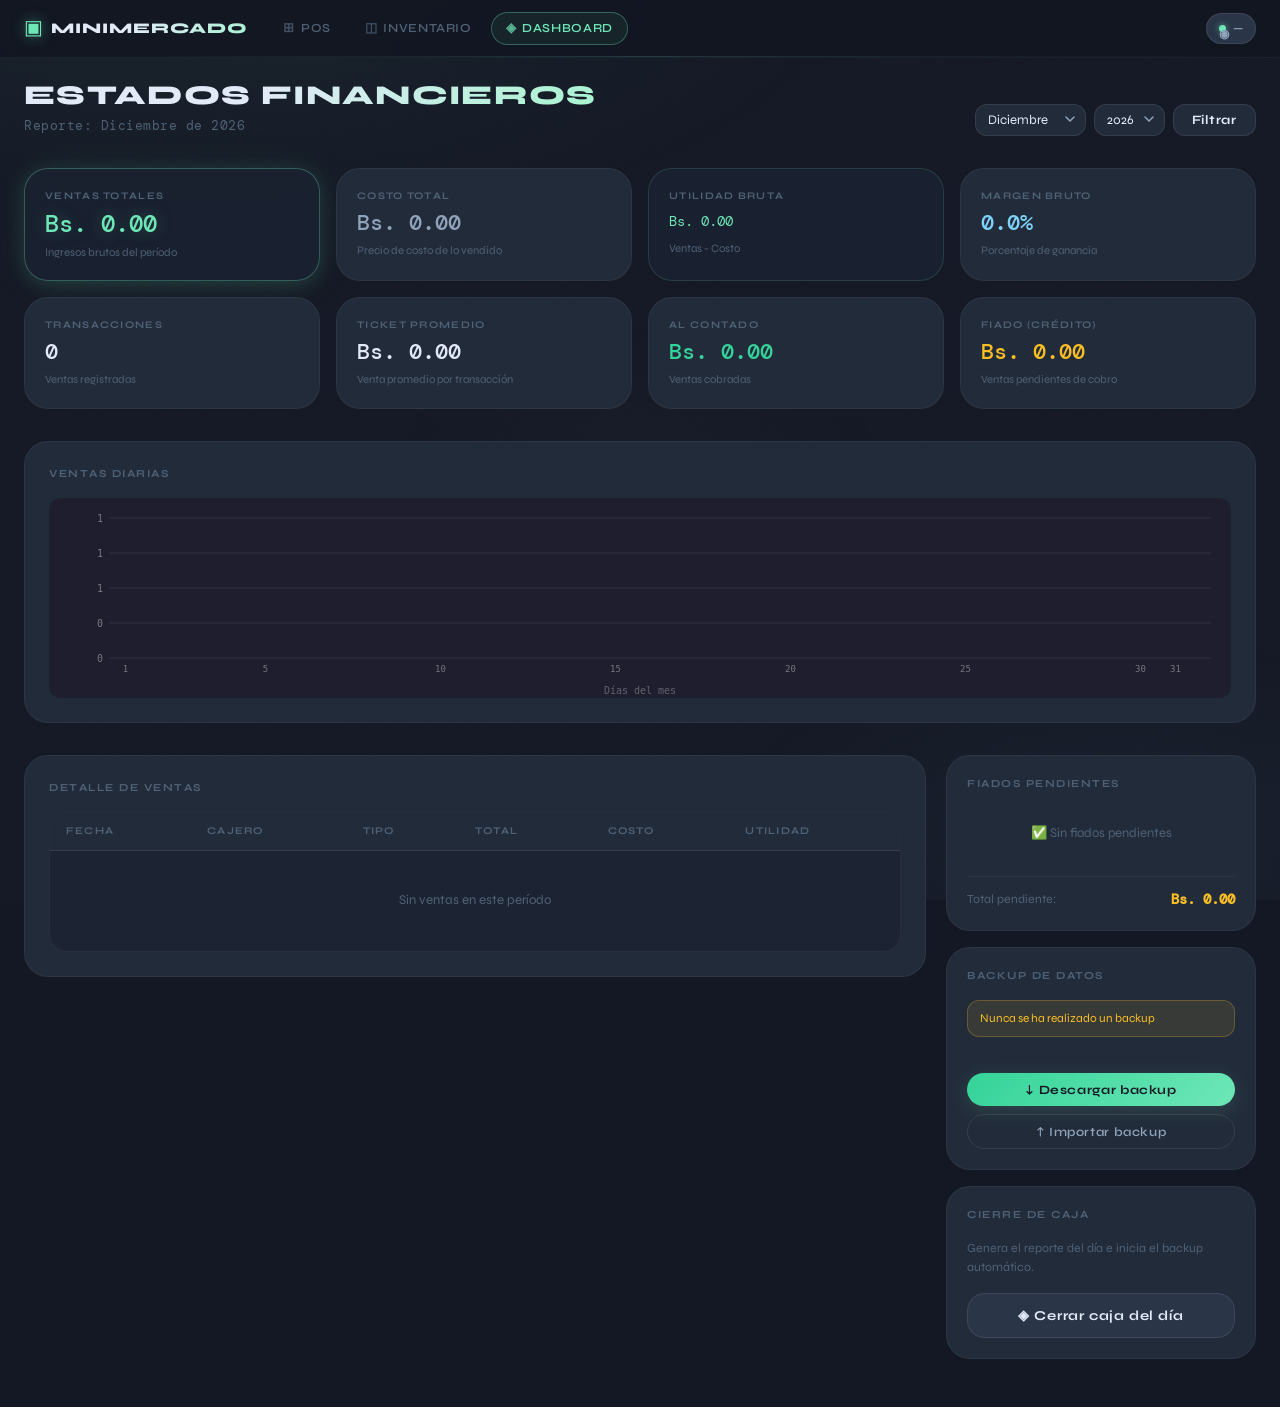
==== commit 5349f572: "Refactor backup and cajero modules; enhance backup functionality and improve UI interactions for cas" ====
--- a/dashboard.html
+++ b/dashboard.html
@@ -252,7 +252,7 @@
     import { inicializarDB, obtenerTodos, obtenerPorId } from "/assets/js/db.js";
     import { getCajeroActivo } from "/assets/js/cajero.js";
     import { iniciarEEFF, calcularTotalFiadosPendientes, generarReporteCierre } from "/assets/js/eeff.js";
-    import { iniciarBackup, ejecutarBackupAutomatico } from "/assets/js/backup.js";
+    import { iniciarBackup } from "/assets/js/backup.js";
 
     async function arrancar() {
       await inicializarDB();
@@ -278,7 +278,6 @@
         if (!confirmado) return;
 
         await generarReporteCierre();
-        await ejecutarBackupAutomatico();
 
         const btn = document.getElementById("btn-cierre-caja");
         if (btn) {
--- a/assets/css/main.css
+++ b/assets/css/main.css
@@ -1,81 +1,89 @@
 /* ============================================================
    main.css — Sistema de Diseño Global
    Minimercado Control-Total | JVSoftware
-   Contiene: Variables CSS, reset, tipografía, navegación,
-   modales, toasts, formularios y componentes compartidos.
-   ============================================================ */
-
-/* ============================================================
-   VARIABLES DEL SISTEMA
-   Paleta: Negro profundo + Verde lima industrial + Ámbar alerta
-   ============================================================ */
+   Estilo: Ghibli-Tech · Glassmorphism cálido · Verde menta
+   ============================================================ */
+
 :root {
-  /* --- Colores base --- */
-  --color-fondo:        #0a0a0f;
-  --color-fondo-2:      #0f0f18;
-  --color-superficie:   #13131f;
-  --color-superficie-2: #1a1a2a;
-  --color-borde:        #252535;
-  --color-borde-2:      #2e2e45;
-
-  /* --- Colores primarios --- */
-  --color-primario:     #a3e635;   /* Verde lima */
-  --color-primario-dim: #6b9a22;
-  --color-primario-bg:  rgba(163, 230, 53, 0.07);
-
-  /* --- Colores de estado --- */
-  --color-exito:        #a3e635;
-  --color-advertencia:  #fbbf24;
-  --color-critico:      #f87171;
-  --color-fiado:        #fb923c;
-  --color-contado:      #34d399;
-  --color-info:         #60a5fa;
+  /* --- Fondos: pizarra azulado cálido, no negro puro --- */
+  --fondo-base:       #141824;
+  --fondo-medio:      #1c2333;
+  --fondo-superficie: #222b3a;
+  --fondo-elevado:    #2a3548;
+  --fondo-hover:      #303d54;
+
+  /* --- Bordes sutiles --- */
+  --borde-sutil:  rgba(255,255,255,0.05);
+  --borde-normal: rgba(255,255,255,0.09);
+  --borde-fuerte: rgba(255,255,255,0.16);
+  --borde-acento: rgba(110,231,183,0.32);
+
+  /* --- Verde menta (acento principal Ghibli-Tech) --- */
+  --menta:          #6ee7b7;
+  --menta-dim:      #34d399;
+  --menta-suave:    #a7f3d0;
+  --menta-oscuro:   #059669;
+  --menta-bg:       rgba(110,231,183,0.07);
+  --menta-bg-hover: rgba(110,231,183,0.13);
+  --menta-glow:     0 0 22px rgba(110,231,183,0.22);
+  --menta-glow-lg:  0 0 44px rgba(110,231,183,0.28);
+
+  /* --- Acentos secundarios --- */
+  --ambar:     #fbbf24;
+  --ambar-bg:  rgba(251,191,36,0.10);
+  --coral:     #f87171;
+  --coral-bg:  rgba(248,113,113,0.10);
+  --cielo:     #7dd3fc;
+  --lavanda:   #c4b5fd;
 
   /* --- Texto --- */
-  --texto-primario:     #f0f0f8;
-  --texto-secundario:   #8888aa;
-  --texto-terciario:    #555575;
-  --texto-invertido:    #0a0a0f;
+  --texto-1:  #e2eaf8;
+  --texto-2:  #8fa3bb;
+  --texto-3:  #4f6175;
+  --texto-4:  #344355;
+  --texto-inv:#141824;
+
+  /* --- Glassmorphism (solo en elementos clave) --- */
+  --glass-bg:     rgba(28,35,51,0.78);
+  --glass-borde:  rgba(255,255,255,0.11);
+  --glass-blur:   blur(18px);
+  --glass-nav-bg: rgba(18,22,34,0.88);
 
   /* --- Tipografías --- */
-  --fuente-ui:      'Syne', sans-serif;
-  --fuente-mono:    'DM Mono', monospace;
+  --fuente-ui:   'Syne', sans-serif;
+  --fuente-mono: 'DM Mono', monospace;
 
   /* --- Espaciado --- */
-  --espacio-xs:  4px;
-  --espacio-sm:  8px;
-  --espacio-md:  16px;
-  --espacio-lg:  24px;
-  --espacio-xl:  32px;
-  --espacio-2xl: 48px;
-
-  /* --- Bordes --- */
-  --radio-sm:  4px;
-  --radio-md:  8px;
-  --radio-lg:  12px;
-
-  /* --- Sombras --- */
-  --sombra-sm: 0 2px 8px rgba(0,0,0,0.4);
-  --sombra-md: 0 4px 24px rgba(0,0,0,0.6);
-  --sombra-lg: 0 8px 48px rgba(0,0,0,0.8);
-  --sombra-primario: 0 0 20px rgba(163,230,53,0.15);
+  --sp-1: 4px;  --sp-2: 8px;   --sp-3: 12px;
+  --sp-4: 16px; --sp-5: 20px;  --sp-6: 24px;
+  --sp-8: 32px; --sp-10: 40px; --sp-12: 48px;
+
+  /* --- Radios orgánicos (más redondeados que antes) --- */
+  --r-sm:  6px;
+  --r-md:  12px;
+  --r-lg:  18px;
+  --r-xl:  24px;
+  --r-2xl: 32px;
+  --r-pill: 999px;
+
+  /* --- Sombras tintadas cálidas --- */
+  --sombra-sm:    0 2px 8px rgba(0,0,0,0.28);
+  --sombra-md:    0 4px 24px rgba(0,0,0,0.42);
+  --sombra-lg:    0 8px 48px rgba(0,0,0,0.55);
+  --sombra-menta: 0 4px 20px rgba(110,231,183,0.16);
 
   /* --- Transiciones --- */
-  --trans-rapida: 120ms ease;
-  --trans-normal: 220ms ease;
-
-  /* --- Altura del nav --- */
-  --alto-nav: 56px;
+  --t-fast:   110ms ease;
+  --t-normal: 210ms ease;
+  --t-slow:   360ms cubic-bezier(0.34,1.56,0.64,1);
+
+  --alto-nav: 58px;
 }
 
 /* ============================================================
    RESET Y BASE
    ============================================================ */
-*, *::before, *::after {
-  box-sizing: border-box;
-  margin: 0;
-  padding: 0;
-}
+*, *::before, *::after { box-sizing: border-box; margin: 0; padding: 0; }
 
 html {
   font-size: 16px;
@@ -86,814 +94,502 @@
 
 body {
   font-family: var(--fuente-ui);
-  background-color: var(--color-fondo);
-  color: var(--texto-primario);
+  background-color: var(--fondo-base);
+  color: var(--texto-1);
   min-height: 100vh;
   line-height: 1.5;
   overflow-x: hidden;
 }
 
-/* --- Textura de grano sutil sobre toda la app --- */
+/* --- Gradiente radial ambiental tipo Ghibli --- */
 body::before {
   content: '';
-  position: fixed;
-  inset: 0;
-  background-image: url("data:image/svg+xml,%3Csvg viewBox='0 0 256 256' xmlns='http://www.w3.org/2000/svg'%3E%3Cfilter id='noise'%3E%3CfeTurbulence type='fractalNoise' baseFrequency='0.9' numOctaves='4' stitchTiles='stitch'/%3E%3C/filter%3E%3Crect width='100%25' height='100%25' filter='url(%23noise)' opacity='0.03'/%3E%3C/svg%3E");
+  position: fixed; inset: 0;
+  background:
+    radial-gradient(ellipse 90% 55% at 15% -5%,  rgba(110,231,183,0.055) 0%, transparent 60%),
+    radial-gradient(ellipse 60% 40% at 88% 92%,  rgba(125,211,252,0.040) 0%, transparent 55%),
+    radial-gradient(ellipse 40% 30% at 50% 50%,  rgba(196,181,253,0.020) 0%, transparent 50%);
   pointer-events: none;
-  z-index: 9999;
-  opacity: 0.4;
-}
-
-a {
-  color: var(--color-primario);
-  text-decoration: none;
-  transition: opacity var(--trans-rapida);
-}
-a:hover { opacity: 0.75; }
-
-button {
-  font-family: var(--fuente-ui);
-  cursor: pointer;
-  border: none;
-  outline: none;
-}
-
-input, select, textarea {
-  font-family: var(--fuente-ui);
-  outline: none;
-}
-
-/* ============================================================
-   NAVEGACIÓN SUPERIOR
+  z-index: 0;
+}
+
+/* --- Textura grain suave --- */
+body::after {
+  content: '';
+  position: fixed; inset: 0;
+  background-image: url("data:image/svg+xml,%3Csvg xmlns='http://www.w3.org/2000/svg' width='250' height='250'%3E%3Cfilter id='n'%3E%3CfeTurbulence type='fractalNoise' baseFrequency='0.8' numOctaves='4' stitchTiles='stitch'/%3E%3C/filter%3E%3Crect width='250' height='250' filter='url(%23n)' opacity='0.022'/%3E%3C/svg%3E");
+  pointer-events: none;
+  z-index: 0;
+}
+
+main, header, aside, section, div, article, nav { position: relative; z-index: 1; }
+
+a { color: var(--menta); text-decoration: none; transition: opacity var(--t-fast); }
+a:hover { opacity: 0.72; }
+button { font-family: var(--fuente-ui); cursor: pointer; border: none; outline: none; }
+input, select, textarea { font-family: var(--fuente-ui); outline: none; }
+
+/* ============================================================
+   NAVEGACIÓN SUPERIOR — Glassmorphism
    ============================================================ */
 .nav-superior {
-  position: fixed;
-  top: 0;
-  left: 0;
-  right: 0;
+  position: fixed; top: 0; left: 0; right: 0;
   height: var(--alto-nav);
-  background: rgba(10, 10, 15, 0.92);
-  backdrop-filter: blur(12px);
-  -webkit-backdrop-filter: blur(12px);
-  border-bottom: 1px solid var(--color-borde);
+  background: var(--glass-nav-bg);
+  backdrop-filter: var(--glass-blur);
+  -webkit-backdrop-filter: var(--glass-blur);
+  border-bottom: 1px solid var(--borde-sutil);
   display: flex;
   align-items: center;
-  padding: 0 var(--espacio-lg);
-  gap: var(--espacio-lg);
+  padding: 0 var(--sp-6);
+  gap: var(--sp-5);
   z-index: 100;
 }
 
-.nav-marca {
-  display: flex;
-  align-items: center;
-  gap: var(--espacio-sm);
-  flex-shrink: 0;
-}
+/* Línea de brillo menta en la base */
+.nav-superior::after {
+  content: '';
+  position: absolute; bottom: 0; left: 0; right: 0; height: 1px;
+  background: linear-gradient(90deg, transparent 0%, var(--menta-bg) 30%, rgba(110,231,183,0.18) 50%, var(--menta-bg) 70%, transparent 100%);
+}
+
+.nav-marca { display: flex; align-items: center; gap: var(--sp-2); flex-shrink: 0; }
 
 .nav-logo {
-  color: var(--color-primario);
-  font-size: 1.3rem;
-  line-height: 1;
-  filter: drop-shadow(0 0 6px rgba(163,230,53,0.5));
+  font-size: 1.25rem; line-height: 1;
+  color: var(--menta);
+  filter: drop-shadow(0 0 7px rgba(110,231,183,0.50));
 }
 
 .nav-nombre {
-  font-family: var(--fuente-ui);
-  font-weight: 800;
-  font-size: 0.95rem;
-  letter-spacing: 0.05em;
-  text-transform: uppercase;
-  color: var(--texto-primario);
-}
-
-.nav-links {
-  display: flex;
-  align-items: center;
-  gap: var(--espacio-xs);
-  flex: 1;
-}
+  font-weight: 800; font-size: 0.92rem;
+  letter-spacing: 0.07em; text-transform: uppercase;
+  background: linear-gradient(130deg, var(--texto-1) 40%, var(--menta-suave) 100%);
+  -webkit-background-clip: text; -webkit-text-fill-color: transparent; background-clip: text;
+}
+
+.nav-links { display: flex; align-items: center; gap: var(--sp-1); flex: 1; }
 
 .nav-link {
-  display: flex;
-  align-items: center;
-  gap: 6px;
-  padding: 6px 14px;
-  border-radius: var(--radio-sm);
-  font-size: 0.8rem;
-  font-weight: 600;
-  letter-spacing: 0.05em;
-  text-transform: uppercase;
-  color: var(--texto-secundario);
-  transition: color var(--trans-rapida), background var(--trans-rapida);
+  display: flex; align-items: center; gap: 6px;
+  padding: 6px 14px; border-radius: var(--r-pill);
+  font-size: 0.77rem; font-weight: 600;
+  letter-spacing: 0.05em; text-transform: uppercase;
+  color: var(--texto-3);
+  transition: color var(--t-fast), background var(--t-fast);
   border: 1px solid transparent;
 }
-
-.nav-link:hover {
-  color: var(--texto-primario);
-  background: var(--color-superficie);
-  opacity: 1;
-}
-
-.nav-link--activo {
-  color: var(--color-primario);
-  background: var(--color-primario-bg);
-  border-color: rgba(163,230,53,0.2);
-}
-
-.nav-link-icono {
-  font-size: 0.85rem;
-  opacity: 0.7;
-}
-
-.nav-sesion {
-  display: flex;
-  align-items: center;
-  gap: var(--espacio-sm);
-  margin-left: auto;
-  flex-shrink: 0;
-}
+.nav-link:hover { color: var(--texto-1); background: var(--fondo-elevado); opacity: 1; }
+.nav-link--activo { color: var(--menta); background: var(--menta-bg); border-color: var(--borde-acento); }
+.nav-link-icono { font-size: 0.8rem; opacity: 0.75; }
+
+.nav-sesion { display: flex; align-items: center; gap: var(--sp-2); margin-left: auto; flex-shrink: 0; }
 
 .cajero-badge {
-  display: flex;
-  align-items: center;
-  gap: 6px;
-  background: var(--color-superficie);
-  border: 1px solid var(--color-borde);
-  border-radius: var(--radio-sm);
-  padding: 5px 10px;
-  font-size: 0.78rem;
-  font-weight: 600;
-  color: var(--texto-secundario);
+  display: flex; align-items: center; gap: 7px;
+  background: var(--fondo-elevado);
+  border: 1px solid var(--borde-normal);
+  border-radius: var(--r-pill);
+  padding: 5px 12px;
+  font-size: 0.77rem; font-weight: 600; color: var(--texto-2);
 }
 
 .cajero-badge-icono {
-  color: var(--color-primario);
-  font-size: 0.6rem;
-  filter: drop-shadow(0 0 4px rgba(163,230,53,0.6));
+  width: 7px; height: 7px; border-radius: 50%;
+  background: var(--menta); flex-shrink: 0;
+  box-shadow: 0 0 6px rgba(110,231,183,0.65);
+  animation: pulso-badge 2.8s ease-in-out infinite;
+}
+@keyframes pulso-badge {
+  0%,100% { opacity: 1; box-shadow: 0 0 6px rgba(110,231,183,0.65); }
+  50%     { opacity: 0.45; box-shadow: none; }
 }
 
 .btn-cerrar-sesion {
-  background: transparent;
-  color: var(--texto-terciario);
-  font-size: 1rem;
-  padding: 5px 8px;
-  border-radius: var(--radio-sm);
-  border: 1px solid var(--color-borde);
-  transition: color var(--trans-rapida), border-color var(--trans-rapida);
-}
-
-.btn-cerrar-sesion:hover {
-  color: var(--color-critico);
-  border-color: var(--color-critico);
-}
-
-/* ============================================================
-   CONTENEDOR BASE (todas las páginas empujan el nav)
+  background: transparent; color: var(--texto-3); font-size: 0.9rem;
+  padding: 5px 9px; border-radius: var(--r-md);
+  border: 1px solid var(--borde-sutil);
+  transition: color var(--t-fast), border-color var(--t-fast);
+}
+.btn-cerrar-sesion:hover { color: var(--coral); border-color: var(--coral); }
+
+/* ============================================================
+   MAIN
    ============================================================ */
 main {
-  padding-top: calc(var(--alto-nav) + var(--espacio-lg));
-  padding-left: var(--espacio-lg);
-  padding-right: var(--espacio-lg);
-  padding-bottom: var(--espacio-2xl);
-  min-height: 100vh;
-}
-
-/* ============================================================
-   TIPOGRAFÍA DE SECCIONES
-   ============================================================ */
+  padding-top: calc(var(--alto-nav) + var(--sp-6));
+  padding-left: var(--sp-6); padding-right: var(--sp-6);
+  padding-bottom: var(--sp-12); min-height: 100vh;
+}
+
 .seccion-titulo {
-  font-family: var(--fuente-ui);
-  font-size: 0.7rem;
-  font-weight: 700;
-  letter-spacing: 0.12em;
-  text-transform: uppercase;
-  color: var(--texto-terciario);
-  margin-bottom: var(--espacio-md);
-}
-
-/* ============================================================
-   BOTONES GLOBALES
+  font-size: 0.67rem; font-weight: 700;
+  letter-spacing: 0.14em; text-transform: uppercase;
+  color: var(--texto-3); margin-bottom: var(--sp-4);
+}
+
+/* ============================================================
+   BOTONES
    ============================================================ */
 .btn-primario {
-  background: var(--color-primario);
-  color: var(--texto-invertido);
-  font-family: var(--fuente-ui);
-  font-weight: 700;
-  font-size: 0.85rem;
-  letter-spacing: 0.04em;
-  padding: 10px 20px;
-  border-radius: var(--radio-sm);
-  border: none;
-  transition: opacity var(--trans-rapida), transform var(--trans-rapida);
-}
-
-.btn-primario:hover {
-  opacity: 0.88;
-  transform: translateY(-1px);
-}
-
-.btn-primario:active {
-  transform: translateY(0);
-  opacity: 1;
-}
-
-.btn-primario:disabled {
-  opacity: 0.3;
-  cursor: not-allowed;
-  transform: none;
-}
+  background: linear-gradient(135deg, var(--menta-dim) 0%, var(--menta) 100%);
+  color: var(--texto-inv);
+  font-weight: 800; font-size: 0.83rem; letter-spacing: 0.05em;
+  padding: 10px 24px; border-radius: var(--r-pill);
+  border: none; box-shadow: var(--sombra-menta);
+  transition: opacity var(--t-fast), transform var(--t-fast), box-shadow var(--t-fast);
+}
+.btn-primario:hover { opacity: 0.87; transform: translateY(-1px); box-shadow: var(--menta-glow); }
+.btn-primario:active { transform: translateY(0); }
+.btn-primario:disabled { opacity: 0.22; cursor: not-allowed; transform: none; box-shadow: none; }
 
 .btn-secundario {
-  background: transparent;
-  color: var(--texto-secundario);
-  font-family: var(--fuente-ui);
-  font-weight: 600;
-  font-size: 0.85rem;
-  padding: 10px 20px;
-  border-radius: var(--radio-sm);
-  border: 1px solid var(--color-borde-2);
-  transition: color var(--trans-rapida), border-color var(--trans-rapida);
-}
-
-.btn-secundario:hover {
-  color: var(--texto-primario);
-  border-color: var(--texto-secundario);
-}
+  background: transparent; color: var(--texto-2);
+  font-weight: 600; font-size: 0.83rem;
+  padding: 10px 24px; border-radius: var(--r-pill);
+  border: 1px solid var(--borde-normal);
+  transition: color var(--t-fast), border-color var(--t-fast), background var(--t-fast);
+}
+.btn-secundario:hover { color: var(--texto-1); border-color: var(--borde-fuerte); background: var(--fondo-hover); }
 
 .btn-link {
-  background: none;
-  border: none;
-  color: var(--color-primario);
-  font-size: 0.8rem;
-  font-family: var(--fuente-ui);
-  font-weight: 600;
-  padding: 4px 0;
-  cursor: pointer;
-  transition: opacity var(--trans-rapida);
-}
-
-.btn-link:hover { opacity: 0.7; }
-
-/* ============================================================
-   FORMULARIOS GLOBALES
-   ============================================================ */
-.form-fila {
-  display: flex;
-  flex-direction: column;
-  gap: 6px;
-  margin-bottom: var(--espacio-md);
-}
-
-.form-fila.doble {
-  display: grid;
-  grid-template-columns: 1fr 1fr;
-  gap: var(--espacio-md);
-}
+  background: none; border: none; color: var(--menta);
+  font-size: 0.78rem; font-weight: 600; padding: 4px 0;
+  cursor: pointer; transition: opacity var(--t-fast);
+}
+.btn-link:hover { opacity: 0.68; }
+
+/* ============================================================
+   FORMULARIOS
+   ============================================================ */
+.form-fila { display: flex; flex-direction: column; gap: 6px; margin-bottom: var(--sp-4); }
+.form-fila.doble { display: grid; grid-template-columns: 1fr 1fr; gap: var(--sp-4); }
 
 .form-fila label {
-  font-size: 0.72rem;
-  font-weight: 700;
-  letter-spacing: 0.08em;
-  text-transform: uppercase;
-  color: var(--texto-terciario);
+  font-size: 0.69rem; font-weight: 700;
+  letter-spacing: 0.10em; text-transform: uppercase; color: var(--texto-3);
 }
 
 .form-fila input,
 .form-fila select,
 .form-fila textarea {
-  background: var(--color-superficie);
-  border: 1px solid var(--color-borde-2);
-  border-radius: var(--radio-sm);
-  color: var(--texto-primario);
-  font-size: 0.88rem;
-  padding: 9px 12px;
-  transition: border-color var(--trans-rapida), box-shadow var(--trans-rapida);
-  width: 100%;
-}
-
-.form-fila input:focus,
-.form-fila select:focus {
-  border-color: var(--color-primario);
-  box-shadow: 0 0 0 3px rgba(163,230,53,0.1);
-}
-
+  background: rgba(20,24,36,0.7);
+  border: 1px solid var(--borde-normal);
+  border-radius: var(--r-md);
+  color: var(--texto-1); font-size: 0.88rem;
+  padding: 10px 14px;
+  transition: border-color var(--t-fast), box-shadow var(--t-fast); width: 100%;
+}
+.form-fila input:focus, .form-fila select:focus {
+  border-color: var(--menta-dim);
+  box-shadow: 0 0 0 3px rgba(110,231,183,0.11);
+}
 .form-fila select {
-  appearance: none;
-  -webkit-appearance: none;
-  background-image: url("data:image/svg+xml,%3Csvg xmlns='http://www.w3.org/2000/svg' width='12' height='8' viewBox='0 0 12 8'%3E%3Cpath d='M1 1l5 5 5-5' stroke='%23555575' stroke-width='1.5' fill='none' stroke-linecap='round'/%3E%3C/svg%3E");
-  background-repeat: no-repeat;
-  background-position: right 12px center;
-  padding-right: 32px;
-}
-
-/* ============================================================
-   MODALES — OVERLAY + CAJA
+  appearance: none; -webkit-appearance: none;
+  background-image: url("data:image/svg+xml,%3Csvg xmlns='http://www.w3.org/2000/svg' width='12' height='8'%3E%3Cpath d='M1 1l5 5 5-5' stroke='%238fa3bb' stroke-width='1.5' fill='none' stroke-linecap='round'/%3E%3C/svg%3E");
+  background-repeat: no-repeat; background-position: right 12px center; padding-right: 34px;
+}
+
+/* ============================================================
+   MODALES — Glassmorphism
    ============================================================ */
 .modal-overlay {
-  position: fixed;
-  inset: 0;
-  background: rgba(0, 0, 0, 0.75);
-  backdrop-filter: blur(4px);
-  -webkit-backdrop-filter: blur(4px);
-  display: flex;
-  align-items: center;
-  justify-content: center;
-  z-index: 500;
-  animation: modal-aparecer var(--trans-normal) ease;
-}
-
-@keyframes modal-aparecer {
-  from { opacity: 0; }
-  to   { opacity: 1; }
-}
+  position: fixed; inset: 0;
+  background: rgba(8,12,20,0.72);
+  backdrop-filter: blur(7px); -webkit-backdrop-filter: blur(7px);
+  display: flex; align-items: center; justify-content: center;
+  z-index: 500; animation: aparecer var(--t-normal) ease;
+}
+@keyframes aparecer { from { opacity: 0; } to { opacity: 1; } }
 
 .modal-caja {
-  background: var(--color-superficie-2);
-  border: 1px solid var(--color-borde-2);
-  border-radius: var(--radio-lg);
-  padding: var(--espacio-xl);
-  width: 100%;
-  max-width: 480px;
-  max-height: 90vh;
-  overflow-y: auto;
-  box-shadow: var(--sombra-lg);
-  animation: modal-subir var(--trans-normal) ease;
-}
-
-@keyframes modal-subir {
-  from { transform: translateY(16px); opacity: 0; }
+  background: var(--glass-bg);
+  backdrop-filter: var(--glass-blur); -webkit-backdrop-filter: var(--glass-blur);
+  border: 1px solid var(--glass-borde);
+  border-radius: var(--r-xl);
+  padding: var(--sp-8); width: 100%; max-width: 480px;
+  max-height: 90vh; overflow-y: auto;
+  box-shadow: var(--sombra-lg), 0 0 60px rgba(110,231,183,0.05);
+  animation: subir var(--t-normal) ease;
+}
+@keyframes subir {
+  from { transform: translateY(22px); opacity: 0; }
   to   { transform: translateY(0);    opacity: 1; }
 }
-
 .modal-caja h3 {
-  font-size: 1rem;
-  font-weight: 700;
-  letter-spacing: 0.06em;
-  text-transform: uppercase;
-  color: var(--texto-primario);
-  margin-bottom: var(--espacio-lg);
-}
-
-.modal-caja p {
-  font-size: 0.88rem;
-  color: var(--texto-secundario);
-  margin-bottom: var(--espacio-sm);
-}
-
-.modal-acciones {
-  display: flex;
-  gap: var(--espacio-sm);
-  margin-top: var(--espacio-lg);
-  flex-wrap: wrap;
-}
-
-/* ============================================================
-   MODAL DEL CAJERO
+  font-size: 0.98rem; font-weight: 800;
+  letter-spacing: 0.07em; text-transform: uppercase;
+  color: var(--texto-1); margin-bottom: var(--sp-6);
+}
+.modal-caja p { font-size: 0.87rem; color: var(--texto-2); margin-bottom: var(--sp-2); line-height: 1.6; }
+.modal-acciones { display: flex; gap: var(--sp-2); margin-top: var(--sp-6); flex-wrap: wrap; }
+
+/* ============================================================
+   MODAL CAJERO
    ============================================================ */
 .modal-cajero-overlay {
-  position: fixed;
-  inset: 0;
-  background: var(--color-fondo);
-  display: flex;
-  align-items: center;
-  justify-content: center;
-  z-index: 1000;
-  animation: modal-aparecer var(--trans-normal) ease;
+  position: fixed; inset: 0;
+  background: var(--fondo-base);
+  display: flex; align-items: center; justify-content: center;
+  z-index: 1000; animation: aparecer var(--t-normal) ease;
+}
+.modal-cajero-overlay::before {
+  content: ''; position: absolute; inset: 0;
+  background:
+    radial-gradient(ellipse 70% 65% at 50% 40%, rgba(110,231,183,0.075) 0%, transparent 65%),
+    radial-gradient(ellipse 45% 35% at 80% 78%, rgba(125,211,252,0.045) 0%, transparent 55%);
 }
 
 .modal-cajero-caja {
-  background: var(--color-superficie);
-  border: 1px solid var(--color-borde-2);
-  border-radius: var(--radio-lg);
-  padding: var(--espacio-xl);
-  width: 100%;
-  max-width: 420px;
-  box-shadow: var(--sombra-lg), var(--sombra-primario);
-  animation: modal-subir var(--trans-normal) ease;
-}
-
-.modal-cajero-header {
-  text-align: center;
-  margin-bottom: var(--espacio-xl);
-}
-
+  position: relative;
+  background: var(--glass-bg);
+  backdrop-filter: var(--glass-blur); -webkit-backdrop-filter: var(--glass-blur);
+  border: 1px solid var(--glass-borde);
+  border-radius: var(--r-2xl);
+  padding: var(--sp-10); width: 100%; max-width: 400px;
+  box-shadow: var(--sombra-lg), var(--menta-glow-lg);
+  animation: subir var(--t-normal) ease;
+}
+
+.modal-cajero-header { text-align: center; margin-bottom: var(--sp-8); }
 .modal-cajero-header h2 {
-  font-size: 1.1rem;
-  font-weight: 800;
-  letter-spacing: 0.06em;
-  text-transform: uppercase;
-  color: var(--texto-primario);
-  margin-bottom: 6px;
-}
-
-.modal-cajero-header p {
-  font-size: 0.82rem;
-  color: var(--texto-terciario);
-}
-
-.cajero-lista {
-  display: flex;
-  flex-direction: column;
-  gap: var(--espacio-sm);
-  margin-bottom: var(--espacio-lg);
-}
+  font-size: 1.15rem; font-weight: 800; letter-spacing: 0.06em; text-transform: uppercase;
+  background: linear-gradient(130deg, var(--texto-1) 40%, var(--menta-suave) 100%);
+  -webkit-background-clip: text; -webkit-text-fill-color: transparent; background-clip: text;
+  margin-bottom: 8px;
+}
+.modal-cajero-header p { font-size: 0.82rem; color: var(--texto-3); }
+
+.cajero-lista { display: flex; flex-direction: column; gap: var(--sp-2); margin-bottom: var(--sp-5); }
 
 .cajero-opcion {
-  display: flex;
-  align-items: center;
-  gap: var(--espacio-md);
-  background: var(--color-fondo-2);
-  border: 1px solid var(--color-borde-2);
-  border-radius: var(--radio-md);
-  padding: var(--espacio-md);
-  cursor: pointer;
-  transition: border-color var(--trans-rapida), background var(--trans-rapida);
-  width: 100%;
-  text-align: left;
-}
-
+  display: flex; align-items: center; gap: var(--sp-4);
+  background: var(--fondo-elevado);
+  border: 1px solid var(--borde-normal);
+  border-radius: var(--r-lg);
+  padding: var(--sp-4); cursor: pointer; width: 100%; text-align: left;
+  transition: border-color var(--t-fast), background var(--t-fast), transform var(--t-fast);
+}
 .cajero-opcion:hover {
-  border-color: var(--color-primario);
-  background: var(--color-primario-bg);
+  border-color: var(--borde-acento);
+  background: var(--menta-bg-hover);
+  transform: translateX(4px);
 }
 
 .cajero-inicial {
-  width: 36px;
-  height: 36px;
-  background: var(--color-primario);
-  color: var(--texto-invertido);
-  border-radius: 50%;
-  display: flex;
-  align-items: center;
-  justify-content: center;
-  font-weight: 800;
-  font-size: 0.95rem;
-  flex-shrink: 0;
-}
-
-.cajero-nombre {
-  font-weight: 600;
-  font-size: 0.92rem;
-  color: var(--texto-primario);
-}
-
-.cajero-vacio {
-  font-size: 0.82rem;
-  color: var(--texto-terciario);
-  text-align: center;
-  padding: var(--espacio-md);
-}
-
-.cajero-nuevo {
-  display: flex;
-  gap: var(--espacio-sm);
-}
-
+  width: 38px; height: 38px;
+  background: linear-gradient(135deg, var(--menta-dim), var(--menta));
+  color: var(--texto-inv); border-radius: var(--r-md);
+  display: flex; align-items: center; justify-content: center;
+  font-weight: 800; font-size: 1rem; flex-shrink: 0;
+  box-shadow: var(--sombra-menta);
+}
+
+.cajero-nombre { font-weight: 600; font-size: 0.92rem; color: var(--texto-1); }
+.cajero-vacio { font-size: 0.82rem; color: var(--texto-3); text-align: center; padding: var(--sp-4); }
+
+.cajero-nuevo { display: flex; gap: var(--sp-2); }
 .cajero-nuevo input {
-  flex: 1;
-  background: var(--color-fondo-2);
-  border: 1px solid var(--color-borde-2);
-  border-radius: var(--radio-sm);
-  color: var(--texto-primario);
-  font-size: 0.88rem;
-  padding: 9px 12px;
-  transition: border-color var(--trans-rapida);
-}
-
-.cajero-nuevo input:focus {
-  border-color: var(--color-primario);
-}
-
+  flex: 1; background: var(--fondo-base);
+  border: 1px solid var(--borde-normal); border-radius: var(--r-md);
+  color: var(--texto-1); font-size: 0.88rem; padding: 10px 14px;
+  transition: border-color var(--t-fast);
+}
+.cajero-nuevo input:focus { border-color: var(--menta-dim); }
 .cajero-nuevo button {
-  background: var(--color-primario);
-  color: var(--texto-invertido);
-  font-weight: 700;
-  font-size: 0.82rem;
-  padding: 9px 14px;
-  border-radius: var(--radio-sm);
-  transition: opacity var(--trans-rapida);
-}
-
-.cajero-nuevo button:hover { opacity: 0.85; }
-
-.cajero-gestionar {
-  text-align: center;
-  margin-top: var(--espacio-md);
-}
+  background: linear-gradient(135deg, var(--menta-dim), var(--menta));
+  color: var(--texto-inv); font-weight: 700; font-size: 0.82rem;
+  padding: 10px 16px; border-radius: var(--r-md); transition: opacity var(--t-fast);
+}
+.cajero-nuevo button:hover { opacity: 0.83; }
+
+.cajero-gestionar { text-align: center; margin-top: var(--sp-4); }
 
 .cajero-gestion-fila {
-  display: flex;
-  align-items: center;
-  justify-content: space-between;
-  padding: 8px 12px;
-  background: var(--color-fondo-2);
-  border-radius: var(--radio-sm);
-  margin-bottom: 6px;
-  font-size: 0.85rem;
-  color: var(--texto-primario);
-}
-
+  display: flex; align-items: center; justify-content: space-between;
+  padding: 8px 12px; background: var(--fondo-base); border-radius: var(--r-md);
+  margin-bottom: 6px; font-size: 0.85rem; color: var(--texto-1);
+}
 .btn-eliminar-cajero {
-  background: transparent;
-  color: var(--color-critico);
-  font-size: 0.75rem;
-  padding: 4px 8px;
-  border: 1px solid rgba(248,113,113,0.3);
-  border-radius: var(--radio-sm);
-  transition: background var(--trans-rapida);
-}
-
-.btn-eliminar-cajero:hover {
-  background: rgba(248,113,113,0.1);
-}
-
-/* ============================================================
-   MODAL DE CÁMARA
+  background: transparent; color: var(--coral); font-size: 0.72rem;
+  padding: 4px 8px; border: 1px solid rgba(248,113,113,0.28); border-radius: var(--r-sm);
+  transition: background var(--t-fast);
+}
+.btn-eliminar-cajero:hover { background: var(--coral-bg); }
+
+/* ============================================================
+   MODAL CÁMARA — con línea de escaneo animada
    ============================================================ */
 .modal-camara-overlay {
-  position: fixed;
-  inset: 0;
-  background: rgba(0,0,0,0.9);
-  display: flex;
-  align-items: center;
-  justify-content: center;
-  z-index: 600;
-  animation: modal-aparecer var(--trans-normal) ease;
+  position: fixed; inset: 0;
+  background: rgba(0,0,0,0.90);
+  display: flex; align-items: center; justify-content: center;
+  z-index: 600; animation: aparecer var(--t-normal) ease;
 }
 
 .modal-camara-caja {
-  background: var(--color-superficie);
-  border: 1px solid var(--color-borde-2);
-  border-radius: var(--radio-lg);
-  padding: var(--espacio-lg);
-  width: 100%;
-  max-width: 480px;
-  box-shadow: var(--sombra-lg);
-  animation: modal-subir var(--trans-normal) ease;
+  background: var(--glass-bg);
+  backdrop-filter: var(--glass-blur); -webkit-backdrop-filter: var(--glass-blur);
+  border: 1px solid var(--glass-borde);
+  border-radius: var(--r-xl); padding: var(--sp-6);
+  width: 100%; max-width: 480px;
+  box-shadow: var(--sombra-lg); animation: subir var(--t-normal) ease;
 }
 
 .modal-camara-header {
-  display: flex;
-  align-items: center;
-  justify-content: space-between;
-  margin-bottom: var(--espacio-md);
-}
-
+  display: flex; align-items: center; justify-content: space-between;
+  margin-bottom: var(--sp-4);
+}
 .modal-camara-header h3 {
-  font-size: 0.88rem;
-  font-weight: 700;
-  letter-spacing: 0.08em;
-  text-transform: uppercase;
-  color: var(--texto-secundario);
-}
-
+  font-size: 0.8rem; font-weight: 700;
+  letter-spacing: 0.10em; text-transform: uppercase; color: var(--texto-2);
+}
 .btn-cerrar-camara {
-  background: transparent;
-  color: var(--texto-terciario);
-  font-size: 1rem;
-  padding: 4px 8px;
-  border: 1px solid var(--color-borde);
-  border-radius: var(--radio-sm);
-  transition: color var(--trans-rapida);
-}
-
-.btn-cerrar-camara:hover { color: var(--color-critico); }
+  background: var(--fondo-elevado); color: var(--texto-2); font-size: 0.9rem;
+  padding: 5px 10px; border: 1px solid var(--borde-sutil); border-radius: var(--r-md);
+  transition: color var(--t-fast), border-color var(--t-fast);
+}
+.btn-cerrar-camara:hover { color: var(--coral); border-color: var(--coral); }
 
 .modal-camara-visor {
-  position: relative;
-  border-radius: var(--radio-md);
-  overflow: hidden;
-  background: #000;
+  position: relative; border-radius: var(--r-lg);
+  overflow: hidden; background: #000;
   aspect-ratio: 4/3;
-}
-
-#camara-video {
-  width: 100%;
-  height: 100%;
-  object-fit: cover;
-  display: block;
-}
-
-/* Mira de escaneo */
+  box-shadow: inset 0 0 40px rgba(0,0,0,0.6), 0 0 30px rgba(110,231,183,0.10);
+}
+#camara-video { width: 100%; height: 100%; object-fit: cover; display: block; }
+
+/* Marco de escaneo */
 .camara-mira {
-  position: absolute;
-  inset: 0;
-  display: flex;
-  align-items: center;
-  justify-content: center;
+  position: absolute; inset: 0;
+  display: flex; align-items: center; justify-content: center;
   pointer-events: none;
 }
-
 .camara-mira::before {
   content: '';
-  width: 60%;
-  height: 35%;
-  border: 2px solid var(--color-primario);
-  border-radius: var(--radio-sm);
-  box-shadow: 0 0 0 2000px rgba(0,0,0,0.4), 0 0 20px rgba(163,230,53,0.3);
-  animation: mira-pulso 1.8s ease-in-out infinite;
-}
-
-@keyframes mira-pulso {
-  0%, 100% { border-color: var(--color-primario); box-shadow: 0 0 0 2000px rgba(0,0,0,0.4), 0 0 20px rgba(163,230,53,0.3); }
-  50%       { border-color: rgba(163,230,53,0.5); box-shadow: 0 0 0 2000px rgba(0,0,0,0.4), 0 0 40px rgba(163,230,53,0.5); }
+  width: 62%; height: 38%;
+  border: 2px solid var(--menta);
+  border-radius: var(--r-md);
+  box-shadow: 0 0 0 2000px rgba(0,0,0,0.36), 0 0 18px rgba(110,231,183,0.45), inset 0 0 14px rgba(110,231,183,0.08);
+  animation: marco-pulso 2.2s ease-in-out infinite;
+}
+/* Línea de escaneo verde neón animada */
+.camara-mira::after {
+  content: '';
+  position: absolute;
+  left: 19%; right: 19%; height: 2px;
+  background: linear-gradient(90deg, transparent, var(--menta-dim), var(--menta-suave), var(--menta-dim), transparent);
+  box-shadow: 0 0 10px rgba(110,231,183,0.9), 0 0 20px rgba(110,231,183,0.5);
+  animation: linea-scan 1.7s ease-in-out infinite;
+}
+
+@keyframes marco-pulso {
+  0%,100% { border-color: var(--menta); box-shadow: 0 0 0 2000px rgba(0,0,0,0.36), 0 0 18px rgba(110,231,183,0.45), inset 0 0 14px rgba(110,231,183,0.08); }
+  50%     { border-color: var(--menta-suave); box-shadow: 0 0 0 2000px rgba(0,0,0,0.36), 0 0 30px rgba(110,231,183,0.65), inset 0 0 20px rgba(110,231,183,0.14); }
+}
+@keyframes linea-scan {
+  0%   { top: 31%; opacity: 0; }
+  8%   { opacity: 1; }
+  92%  { opacity: 1; }
+  100% { top: 69%; opacity: 0; }
 }
 
 .camara-instruccion {
-  text-align: center;
-  font-size: 0.78rem;
-  color: var(--texto-terciario);
-  margin-top: var(--espacio-md);
-}
-
-/* ============================================================
-   TOASTS (NOTIFICACIONES FLOTANTES)
-   ============================================================ */
-.pos-toast,
-.cajero-toast {
-  position: fixed;
-  bottom: var(--espacio-lg);
-  right: var(--espacio-lg);
-  background: var(--color-superficie-2);
-  border: 1px solid var(--color-borde-2);
-  border-radius: var(--radio-md);
-  padding: 12px 18px;
-  font-size: 0.85rem;
-  font-weight: 600;
-  color: var(--texto-primario);
-  box-shadow: var(--sombra-md);
-  z-index: 900;
-  animation: toast-entrar 250ms ease;
-  transition: opacity 400ms ease, transform 400ms ease;
-}
-
-@keyframes toast-entrar {
-  from { transform: translateY(12px); opacity: 0; }
-  to   { transform: translateY(0);    opacity: 1; }
-}
-
-.pos-toast--salir,
-.cajero-toast--salir {
-  opacity: 0;
-  transform: translateY(8px);
-}
-
-.pos-toast--exito    { border-color: var(--color-exito);      color: var(--color-exito); }
-.pos-toast--advertencia { border-color: var(--color-advertencia); color: var(--color-advertencia); }
-.pos-toast--error    { border-color: var(--color-critico);    color: var(--color-critico); }
-
-/* ============================================================
-   TABLAS COMPARTIDAS
+  text-align: center; font-size: 0.76rem; color: var(--texto-3);
+  margin-top: var(--sp-4); letter-spacing: 0.03em;
+}
+
+/* ============================================================
+   TOASTS
+   ============================================================ */
+.pos-toast, .cajero-toast {
+  position: fixed; bottom: var(--sp-6); right: var(--sp-6);
+  background: var(--glass-bg);
+  backdrop-filter: var(--glass-blur); -webkit-backdrop-filter: var(--glass-blur);
+  border: 1px solid var(--glass-borde);
+  border-radius: var(--r-lg); padding: 12px 20px;
+  font-size: 0.85rem; font-weight: 600; color: var(--texto-1);
+  box-shadow: var(--sombra-md); z-index: 900;
+  animation: toast-in 220ms ease;
+  transition: opacity 340ms ease, transform 340ms ease;
+}
+@keyframes toast-in {
+  from { transform: translateY(16px) scale(0.95); opacity: 0; }
+  to   { transform: translateY(0) scale(1);       opacity: 1; }
+}
+.pos-toast--salir, .cajero-toast--salir { opacity: 0; transform: translateY(8px) scale(0.97); }
+.pos-toast--exito      { border-color: rgba(110,231,183,0.38); color: var(--menta); }
+.pos-toast--advertencia{ border-color: rgba(251,191,36,0.38);  color: var(--ambar); }
+.pos-toast--error      { border-color: rgba(248,113,113,0.38); color: var(--coral); }
+
+/* ============================================================
+   TABLAS
    ============================================================ */
 .tabla-wrapper {
   overflow-x: auto;
-  border: 1px solid var(--color-borde);
-  border-radius: var(--radio-md);
-}
-
-table {
-  width: 100%;
-  border-collapse: collapse;
-  font-size: 0.83rem;
-}
-
-thead tr {
-  background: var(--color-superficie);
-  border-bottom: 1px solid var(--color-borde-2);
-}
-
+  border: 1px solid var(--borde-sutil);
+  border-radius: var(--r-lg);
+  background: var(--fondo-medio);
+}
+table { width: 100%; border-collapse: collapse; font-size: 0.83rem; }
+thead tr { background: var(--fondo-superficie); border-bottom: 1px solid var(--borde-normal); }
 thead th {
-  padding: 10px 14px;
-  text-align: left;
-  font-size: 0.68rem;
-  font-weight: 700;
-  letter-spacing: 0.1em;
-  text-transform: uppercase;
-  color: var(--texto-terciario);
-  white-space: nowrap;
-}
-
-tbody tr {
-  border-bottom: 1px solid var(--color-borde);
-  transition: background var(--trans-rapida);
-}
-
+  padding: 11px 16px; text-align: left;
+  font-size: 0.64rem; font-weight: 700;
+  letter-spacing: 0.12em; text-transform: uppercase;
+  color: var(--texto-3); white-space: nowrap;
+}
+tbody tr { border-bottom: 1px solid var(--borde-sutil); transition: background var(--t-fast); }
 tbody tr:last-child { border-bottom: none; }
-tbody tr:hover { background: var(--color-superficie); }
-
-tbody td {
-  padding: 10px 14px;
-  color: var(--texto-primario);
-  font-size: 0.83rem;
-  vertical-align: middle;
-}
-
-.tabla-vacia {
-  text-align: center;
-  color: var(--texto-terciario);
-  padding: var(--espacio-xl) !important;
-  font-size: 0.83rem;
-}
-
-/* ============================================================
-   ESTADOS DE STOCK Y VENCIMIENTO
-   ============================================================ */
-.stock-agotado  { color: var(--color-critico);      font-weight: 700; }
-.stock-bajo     { color: var(--color-advertencia);  font-weight: 700; }
-
-.venc-expirado    { color: var(--color-critico); }
-.venc-critico     { color: var(--color-advertencia); }
-.venc-advertencia { color: var(--color-fiado); }
-
-.valor-positivo { color: var(--color-exito); font-family: var(--fuente-mono); }
-.valor-negativo { color: var(--color-critico); font-family: var(--fuente-mono); }
-
-/* ============================================================
-   TAG DE TIPO DE VENTA
-   ============================================================ */
+tbody tr:hover { background: var(--fondo-elevado); }
+tbody td { padding: 11px 16px; color: var(--texto-1); font-size: 0.83rem; vertical-align: middle; }
+.tabla-vacia { text-align: center; color: var(--texto-3); padding: var(--sp-10) !important; font-size: 0.83rem; }
+
+/* ============================================================
+   ESTADOS
+   ============================================================ */
+.stock-agotado { color: var(--coral); font-weight: 700; }
+.stock-bajo    { color: var(--ambar); font-weight: 700; }
+.venc-expirado    { color: var(--coral); }
+.venc-critico     { color: var(--ambar); }
+.venc-advertencia { color: #fb923c; }
+.valor-positivo { color: var(--menta); font-family: var(--fuente-mono); font-size: 0.85rem; }
+.valor-negativo { color: var(--coral); font-family: var(--fuente-mono); font-size: 0.85rem; }
+
 .tag-tipo {
-  display: inline-block;
-  padding: 2px 8px;
-  border-radius: var(--radio-sm);
-  font-size: 0.72rem;
-  font-weight: 700;
-  letter-spacing: 0.06em;
-  text-transform: uppercase;
-}
-
-.tag-contado {
-  background: rgba(52,211,153,0.12);
-  color: var(--color-contado);
-  border: 1px solid rgba(52,211,153,0.25);
-}
-
-.tag-fiado {
-  background: rgba(251,146,60,0.12);
-  color: var(--color-fiado);
-  border: 1px solid rgba(251,146,60,0.25);
-}
-
-/* ============================================================
-   FILTROS SELECT COMPARTIDOS
-   ============================================================ */
+  display: inline-block; padding: 3px 10px; border-radius: var(--r-pill);
+  font-size: 0.67rem; font-weight: 700; letter-spacing: 0.06em; text-transform: uppercase;
+}
+.tag-contado { background: rgba(52,211,153,0.11); color: var(--menta-dim); border: 1px solid rgba(52,211,153,0.24); }
+.tag-fiado   { background: rgba(251,191,36,0.11); color: var(--ambar); border: 1px solid rgba(251,191,36,0.24); }
+
 .filtro-select {
-  background: var(--color-superficie);
-  border: 1px solid var(--color-borde-2);
-  border-radius: var(--radio-sm);
-  color: var(--texto-primario);
-  font-family: var(--fuente-ui);
-  font-size: 0.82rem;
-  padding: 7px 28px 7px 10px;
-  appearance: none;
-  -webkit-appearance: none;
-  background-image: url("data:image/svg+xml,%3Csvg xmlns='http://www.w3.org/2000/svg' width='10' height='7' viewBox='0 0 10 7'%3E%3Cpath d='M1 1l4 4 4-4' stroke='%23555575' stroke-width='1.5' fill='none' stroke-linecap='round'/%3E%3C/svg%3E");
-  background-repeat: no-repeat;
-  background-position: right 10px center;
-  cursor: pointer;
-  transition: border-color var(--trans-rapida);
-}
-
-.filtro-select:focus {
-  border-color: var(--color-primario);
-}
-
-/* ============================================================
-   SCROLLBARS PERSONALIZADOS
-   ============================================================ */
-::-webkit-scrollbar { width: 6px; height: 6px; }
-::-webkit-scrollbar-track { background: var(--color-fondo); }
-::-webkit-scrollbar-thumb {
-  background: var(--color-borde-2);
-  border-radius: 3px;
-}
-::-webkit-scrollbar-thumb:hover {
-  background: var(--texto-terciario);
-}
-
-/* ============================================================
-   RESPONSIVE — Móvil básico
+  background: var(--fondo-superficie); border: 1px solid var(--borde-normal);
+  border-radius: var(--r-md); color: var(--texto-1);
+  font-family: var(--fuente-ui); font-size: 0.82rem;
+  padding: 7px 30px 7px 12px;
+  appearance: none; -webkit-appearance: none;
+  background-image: url("data:image/svg+xml,%3Csvg xmlns='http://www.w3.org/2000/svg' width='10' height='7'%3E%3Cpath d='M1 1l4 4 4-4' stroke='%238fa3bb' stroke-width='1.5' fill='none' stroke-linecap='round'/%3E%3C/svg%3E");
+  background-repeat: no-repeat; background-position: right 10px center;
+  cursor: pointer; transition: border-color var(--t-fast);
+}
+.filtro-select:focus { border-color: var(--menta-dim); }
+
+/* ============================================================
+   SCROLLBARS
+   ============================================================ */
+::-webkit-scrollbar { width: 5px; height: 5px; }
+::-webkit-scrollbar-track { background: transparent; }
+::-webkit-scrollbar-thumb { background: var(--fondo-elevado); border-radius: 99px; }
+::-webkit-scrollbar-thumb:hover { background: var(--texto-4); }
+
+/* ============================================================
+   RESPONSIVE
    ============================================================ */
 @media (max-width: 768px) {
-  main {
-    padding-left: var(--espacio-md);
-    padding-right: var(--espacio-md);
-  }
-
-  .nav-superior {
-    padding: 0 var(--espacio-md);
-    gap: var(--espacio-sm);
-  }
-
+  main { padding-left: var(--sp-4); padding-right: var(--sp-4); }
+  .nav-superior { padding: 0 var(--sp-4); gap: var(--sp-2); }
   .nav-nombre { display: none; }
-
-  .nav-link span.nav-link-icono { margin: 0; }
-
-  .modal-caja {
-    margin: var(--espacio-md);
-    padding: var(--espacio-lg);
-  }
-
-  .form-fila.doble {
-    grid-template-columns: 1fr;
-  }
+  .modal-caja { margin: var(--sp-4); padding: var(--sp-6); }
+  .form-fila.doble { grid-template-columns: 1fr; }
 }
--- a/assets/css/dashboard.css
+++ b/assets/css/dashboard.css
@@ -1,492 +1,298 @@
 /* ============================================================
-   dashboard.css — Panel Financiero (Dashboard)
+   dashboard.css — Panel Financiero
    Minimercado Control-Total | JVSoftware
    ============================================================ */
 
-/* ============================================================
-   LAYOUT GENERAL DEL DASHBOARD
-   ============================================================ */
 .dashboard-layout {
-  max-width: 1300px;
-  margin: 0 auto;
-  display: flex;
-  flex-direction: column;
-  gap: var(--espacio-xl);
-}
-
-/* ============================================================
-   ENCABEZADO + FILTROS
+  max-width: 1300px; margin: 0 auto;
+  display: flex; flex-direction: column; gap: var(--sp-8);
+}
+
+/* ============================================================
+   ENCABEZADO
    ============================================================ */
 .dashboard-encabezado {
-  display: flex;
-  align-items: flex-end;
+  display: flex; align-items: flex-end;
   justify-content: space-between;
-  gap: var(--espacio-lg);
-  flex-wrap: wrap;
+  gap: var(--sp-6); flex-wrap: wrap;
 }
 
 .dashboard-titulo {
-  font-size: 1.6rem;
-  font-weight: 800;
-  letter-spacing: 0.06em;
-  color: var(--texto-primario);
+  font-size: 1.7rem; font-weight: 800; letter-spacing: 0.05em;
+  background: linear-gradient(130deg, var(--texto-1) 40%, var(--menta-suave) 100%);
+  -webkit-background-clip: text; -webkit-text-fill-color: transparent; background-clip: text;
   line-height: 1;
 }
 
 .dashboard-periodo {
-  font-family: var(--fuente-mono);
-  font-size: 0.82rem;
-  color: var(--texto-terciario);
-  margin-top: 6px;
-  letter-spacing: 0.04em;
-}
-
-.dashboard-filtro {
-  display: flex;
-  align-items: center;
-  gap: var(--espacio-sm);
-  flex-wrap: wrap;
-}
+  font-family: var(--fuente-mono); font-size: 0.81rem;
+  color: var(--texto-3); margin-top: 7px; letter-spacing: 0.04em;
+}
+
+.dashboard-filtro { display: flex; align-items: center; gap: var(--sp-2); flex-wrap: wrap; }
 
 .btn-filtrar {
-  background: var(--color-superficie);
-  border: 1px solid var(--color-borde-2);
-  border-radius: var(--radio-sm);
-  color: var(--texto-primario);
-  font-family: var(--fuente-ui);
-  font-weight: 700;
-  font-size: 0.8rem;
-  letter-spacing: 0.06em;
-  padding: 7px 16px;
-  transition: border-color var(--trans-rapida), color var(--trans-rapida);
-}
-
+  background: var(--fondo-superficie);
+  border: 1px solid var(--borde-normal); border-radius: var(--r-md);
+  color: var(--texto-1); font-family: var(--fuente-ui);
+  font-weight: 700; font-size: 0.8rem; letter-spacing: 0.06em;
+  padding: 7px 18px;
+  transition: border-color var(--t-fast), color var(--t-fast), background var(--t-fast);
+}
 .btn-filtrar:hover {
-  border-color: var(--color-primario);
-  color: var(--color-primario);
-}
-
-/* ============================================================
-   GRID DE TARJETAS FINANCIERAS
+  border-color: var(--borde-acento);
+  color: var(--menta); background: var(--menta-bg);
+}
+
+/* ============================================================
+   TARJETAS FINANCIERAS — Glassmorphism en las principales
    ============================================================ */
 .tarjetas-grid {
   display: grid;
   grid-template-columns: repeat(4, 1fr);
-  gap: var(--espacio-md);
+  gap: var(--sp-4);
 }
 
 .tarjeta {
-  background: var(--color-superficie);
-  border: 1px solid var(--color-borde);
-  border-radius: var(--radio-lg);
-  padding: var(--espacio-lg);
-  display: flex;
-  flex-direction: column;
-  gap: 8px;
-  transition: border-color var(--trans-normal), transform var(--trans-normal);
-  animation: tarjeta-entrar 400ms ease both;
-}
-
-.tarjeta:hover {
-  border-color: var(--color-borde-2);
-  transform: translateY(-2px);
-}
-
-@keyframes tarjeta-entrar {
-  from { opacity: 0; transform: translateY(12px); }
+  background: var(--fondo-superficie);
+  border: 1px solid var(--borde-sutil);
+  border-radius: var(--r-xl); padding: var(--sp-5);
+  display: flex; flex-direction: column; gap: 8px;
+  transition: border-color var(--t-normal), transform var(--t-normal), box-shadow var(--t-normal);
+  animation: tarjeta-in 400ms ease both;
+}
+.tarjeta:hover { border-color: var(--borde-normal); transform: translateY(-3px); box-shadow: var(--sombra-md); }
+
+/* Stagger de entrada */
+.tarjeta:nth-child(1) { animation-delay: 40ms;  }
+.tarjeta:nth-child(2) { animation-delay: 90ms;  }
+.tarjeta:nth-child(3) { animation-delay: 140ms; }
+.tarjeta:nth-child(4) { animation-delay: 190ms; }
+.tarjeta:nth-child(5) { animation-delay: 240ms; }
+.tarjeta:nth-child(6) { animation-delay: 290ms; }
+.tarjeta:nth-child(7) { animation-delay: 340ms; }
+.tarjeta:nth-child(8) { animation-delay: 390ms; }
+
+@keyframes tarjeta-in {
+  from { opacity: 0; transform: translateY(14px); }
   to   { opacity: 1; transform: translateY(0); }
 }
 
-/* Stagger de animación por posición */
-.tarjeta:nth-child(1) { animation-delay: 50ms;  }
-.tarjeta:nth-child(2) { animation-delay: 100ms; }
-.tarjeta:nth-child(3) { animation-delay: 150ms; }
-.tarjeta:nth-child(4) { animation-delay: 200ms; }
-.tarjeta:nth-child(5) { animation-delay: 250ms; }
-.tarjeta:nth-child(6) { animation-delay: 300ms; }
-.tarjeta:nth-child(7) { animation-delay: 350ms; }
-.tarjeta:nth-child(8) { animation-delay: 400ms; }
-
 .tarjeta-etiqueta {
-  font-size: 0.65rem;
-  font-weight: 700;
-  letter-spacing: 0.12em;
-  text-transform: uppercase;
-  color: var(--texto-terciario);
+  font-size: 0.63rem; font-weight: 700;
+  letter-spacing: 0.13em; text-transform: uppercase; color: var(--texto-3);
 }
 
 .tarjeta-valor {
-  font-family: var(--fuente-mono);
-  font-size: 1.35rem;
-  font-weight: 500;
-  color: var(--texto-primario);
-  line-height: 1;
-  transition: color var(--trans-normal);
-}
-
-.tarjeta-sub {
-  font-size: 0.72rem;
-  color: var(--texto-terciario);
-  line-height: 1.4;
-}
-
-/* --- Variantes de tarjeta por tipo --- */
+  font-family: var(--fuente-mono); font-size: 1.38rem;
+  font-weight: 500; color: var(--texto-1); line-height: 1;
+  transition: color var(--t-normal);
+}
+
+.tarjeta-sub { font-size: 0.71rem; color: var(--texto-3); line-height: 1.45; }
+
+/* --- Tarjeta principal — glassmorphism --- */
 .tarjeta--primaria {
-  border-color: rgba(163,230,53,0.2);
-  background: linear-gradient(135deg, var(--color-superficie), rgba(163,230,53,0.04));
-}
-.tarjeta--primaria .tarjeta-valor { color: var(--color-primario); }
-
+  background: var(--glass-bg);
+  backdrop-filter: var(--glass-blur); -webkit-backdrop-filter: var(--glass-blur);
+  border-color: var(--borde-acento);
+  box-shadow: var(--sombra-menta), 0 0 50px rgba(110,231,183,0.05);
+}
+.tarjeta--primaria .tarjeta-valor {
+  color: var(--menta);
+  text-shadow: 0 0 18px rgba(110,231,183,0.25);
+  font-size: 1.5rem;
+}
+
+/* --- Tarjeta utilidad --- */
 .tarjeta--utilidad {
-  border-color: rgba(163,230,53,0.15);
-}
-.tarjeta--utilidad .tarjeta-valor { color: var(--color-exito); }
-
-.tarjeta--costo .tarjeta-valor    { color: var(--texto-secundario); }
-.tarjeta--margen .tarjeta-valor   { color: var(--color-info); }
-.tarjeta--fiado .tarjeta-valor    { color: var(--color-fiado); }
-.tarjeta--contado .tarjeta-valor  { color: var(--color-contado); }
-
-/* ============================================================
-   GRÁFICO DE BARRAS DIARIAS
+  background: var(--glass-bg);
+  backdrop-filter: var(--glass-blur); -webkit-backdrop-filter: var(--glass-blur);
+  border-color: rgba(110,231,183,0.15);
+}
+.tarjeta--utilidad .tarjeta-valor { color: var(--menta-dim); }
+
+.tarjeta--costo .tarjeta-valor   { color: var(--texto-2); }
+.tarjeta--margen .tarjeta-valor  { color: var(--cielo); }
+.tarjeta--fiado .tarjeta-valor   { color: var(--ambar); }
+.tarjeta--contado .tarjeta-valor { color: var(--menta-dim); }
+
+/* ============================================================
+   GRÁFICO DE BARRAS
    ============================================================ */
 .dashboard-grafico-seccion {
-  background: var(--color-superficie);
-  border: 1px solid var(--color-borde);
-  border-radius: var(--radio-lg);
-  padding: var(--espacio-lg);
-}
-
-.grafico-wrapper {
-  overflow-x: auto;
-  margin-top: var(--espacio-sm);
-}
-
-.grafico-canvas {
-  display: block;
-  max-width: 100%;
-  height: 200px;
-  border-radius: var(--radio-sm);
-}
-
-/* ============================================================
-   FILA INFERIOR: TABLA + LATERAL
+  background: var(--fondo-superficie);
+  border: 1px solid var(--borde-sutil);
+  border-radius: var(--r-xl); padding: var(--sp-6);
+}
+.grafico-wrapper { overflow-x: auto; margin-top: var(--sp-2); }
+.grafico-canvas { display: block; max-width: 100%; height: 200px; border-radius: var(--r-md); }
+
+/* ============================================================
+   FILA INFERIOR
    ============================================================ */
 .dashboard-fila-inferior {
   display: grid;
-  grid-template-columns: 1fr 300px;
-  gap: var(--espacio-lg);
-  align-items: start;
-}
-
-/* --- Tabla de ventas --- */
+  grid-template-columns: 1fr 310px;
+  gap: var(--sp-5); align-items: start;
+}
+
 .dashboard-tabla-seccion {
-  background: var(--color-superficie);
-  border: 1px solid var(--color-borde);
-  border-radius: var(--radio-lg);
-  padding: var(--espacio-lg);
-}
-
-.tabla-ventas .col-fecha   { min-width: 130px; }
-.tabla-ventas .col-cajero  { min-width: 100px; }
-.tabla-ventas .col-tipo    { width: 90px; }
+  background: var(--fondo-superficie);
+  border: 1px solid var(--borde-sutil);
+  border-radius: var(--r-xl); padding: var(--sp-6);
+}
+
+.tabla-ventas .col-fecha  { min-width: 130px; }
+.tabla-ventas .col-cajero { min-width: 100px; }
+.tabla-ventas .col-tipo   { width: 90px; }
 .tabla-ventas .col-total,
 .tabla-ventas .col-costo,
 .tabla-ventas .col-utilidad { text-align: right; min-width: 90px; font-family: var(--fuente-mono); }
 
-/* --- Panel lateral derecho --- */
+/* Panel lateral */
 .dashboard-lateral {
-  display: flex;
-  flex-direction: column;
-  gap: var(--espacio-md);
-  position: sticky;
-  top: calc(var(--alto-nav) + var(--espacio-lg));
-}
-
-/* ============================================================
-   PANEL DE FIADOS PENDIENTES
+  display: flex; flex-direction: column; gap: var(--sp-4);
+  position: sticky; top: calc(var(--alto-nav) + var(--sp-5));
+}
+
+/* ============================================================
+   PANEL FIADOS
    ============================================================ */
 .panel-fiados {
-  background: var(--color-superficie);
-  border: 1px solid var(--color-borde);
-  border-radius: var(--radio-lg);
-  padding: var(--espacio-lg);
+  background: var(--fondo-superficie);
+  border: 1px solid var(--borde-sutil);
+  border-radius: var(--r-xl); padding: var(--sp-5);
 }
 
 .fiados-lista {
-  display: flex;
-  flex-direction: column;
-  gap: 6px;
-  max-height: 280px;
-  overflow-y: auto;
-  margin-bottom: var(--espacio-md);
+  display: flex; flex-direction: column; gap: 6px;
+  max-height: 260px; overflow-y: auto; margin-bottom: var(--sp-4);
 }
 
 .fiado-item {
-  display: flex;
-  align-items: center;
-  gap: var(--espacio-sm);
-  background: var(--color-fondo-2);
-  border: 1px solid var(--color-borde);
-  border-radius: var(--radio-sm);
-  padding: 8px 10px;
-  transition: border-color var(--trans-rapida);
-}
-
-.fiado-item:hover { border-color: var(--color-borde-2); }
-
-.fiado-info {
-  flex: 1;
-  display: flex;
-  flex-direction: column;
-  gap: 2px;
-  overflow: hidden;
-}
-
-.fiado-nombre {
-  font-size: 0.83rem;
-  font-weight: 600;
-  color: var(--texto-primario);
-  white-space: nowrap;
-  overflow: hidden;
-  text-overflow: ellipsis;
-}
-
-.fiado-tel {
-  font-size: 0.7rem;
-  color: var(--texto-terciario);
-}
-
-.fiado-saldo {
-  font-family: var(--fuente-mono);
-  font-size: 0.82rem;
-  color: var(--color-fiado);
-  flex-shrink: 0;
-}
+  display: flex; align-items: center; gap: var(--sp-2);
+  background: var(--fondo-elevado);
+  border: 1px solid var(--borde-sutil);
+  border-radius: var(--r-lg); padding: 9px 12px;
+  transition: border-color var(--t-fast);
+}
+.fiado-item:hover { border-color: var(--borde-normal); }
+
+.fiado-info { flex: 1; display: flex; flex-direction: column; gap: 2px; overflow: hidden; }
+.fiado-nombre { font-size: 0.83rem; font-weight: 600; color: var(--texto-1); white-space: nowrap; overflow: hidden; text-overflow: ellipsis; }
+.fiado-tel { font-size: 0.69rem; color: var(--texto-3); }
+.fiado-saldo { font-family: var(--fuente-mono); font-size: 0.82rem; color: var(--ambar); flex-shrink: 0; }
 
 .btn-abonar {
-  background: rgba(251,146,60,0.1);
-  border: 1px solid rgba(251,146,60,0.3);
-  border-radius: var(--radio-sm);
-  color: var(--color-fiado);
-  font-size: 0.7rem;
-  font-weight: 700;
-  font-family: var(--fuente-ui);
-  padding: 4px 8px;
-  letter-spacing: 0.04em;
-  transition: background var(--trans-rapida);
-  flex-shrink: 0;
-}
-
-.btn-abonar:hover { background: rgba(251,146,60,0.2); }
-
-.fiados-vacio {
-  font-size: 0.82rem;
-  color: var(--texto-terciario);
-  text-align: center;
-  padding: var(--espacio-md);
-}
+  background: var(--ambar-bg); border: 1px solid rgba(251,191,36,0.28);
+  border-radius: var(--r-pill); color: var(--ambar);
+  font-size: 0.68rem; font-weight: 700; font-family: var(--fuente-ui);
+  padding: 4px 9px; letter-spacing: 0.04em;
+  transition: background var(--t-fast); flex-shrink: 0;
+}
+.btn-abonar:hover { background: rgba(251,191,36,0.18); }
+
+.fiados-vacio { font-size: 0.82rem; color: var(--texto-3); text-align: center; padding: var(--sp-4); }
 
 .fiados-total-fila {
-  display: flex;
-  justify-content: space-between;
-  align-items: center;
-  padding-top: var(--espacio-sm);
-  border-top: 1px solid var(--color-borde);
-  font-size: 0.78rem;
-  color: var(--texto-terciario);
-}
-
-.fiados-total-fila strong {
-  font-family: var(--fuente-mono);
-  color: var(--color-fiado);
-  font-size: 0.9rem;
-}
-
-/* ============================================================
-   PANEL DE BACKUP
+  display: flex; justify-content: space-between; align-items: center;
+  padding-top: var(--sp-3); border-top: 1px solid var(--borde-sutil);
+  font-size: 0.77rem; color: var(--texto-3);
+}
+.fiados-total-fila strong { font-family: var(--fuente-mono); color: var(--ambar); font-size: 0.9rem; }
+
+/* ============================================================
+   PANEL BACKUP
    ============================================================ */
 .panel-backup {
-  background: var(--color-superficie);
-  border: 1px solid var(--color-borde);
-  border-radius: var(--radio-lg);
-  padding: var(--espacio-lg);
+  background: var(--fondo-superficie);
+  border: 1px solid var(--borde-sutil);
+  border-radius: var(--r-xl); padding: var(--sp-5);
 }
 
 .backup-info {
-  font-size: 0.75rem;
-  color: var(--texto-terciario);
-  line-height: 1.5;
-  margin-bottom: var(--espacio-sm);
-  padding: 8px 10px;
-  border-radius: var(--radio-sm);
-  background: var(--color-fondo-2);
-}
-
-.backup-info--ok {
-  color: var(--color-exito);
-  background: rgba(163,230,53,0.06);
-  border: 1px solid rgba(163,230,53,0.15);
-}
-
-.backup-info--alerta {
-  color: var(--color-advertencia);
-  background: rgba(251,191,36,0.06);
-  border: 1px solid rgba(251,191,36,0.2);
-}
-
-.backup-estado {
-  font-size: 0.78rem;
-  min-height: 20px;
-  margin-bottom: var(--espacio-sm);
-  transition: opacity var(--trans-normal);
-}
-
-.backup-estado--exito { color: var(--color-exito); }
-.backup-estado--error { color: var(--color-critico); }
-.backup-estado--info  { color: var(--color-info); }
-
-.backup-acciones {
-  display: flex;
-  flex-direction: column;
-  gap: var(--espacio-sm);
-  margin-top: var(--espacio-sm);
-}
+  font-size: 0.74rem; color: var(--texto-3); line-height: 1.55;
+  margin-bottom: var(--sp-2); padding: 8px 12px;
+  border-radius: var(--r-md); background: var(--fondo-elevado);
+}
+.backup-info--ok    { color: var(--menta-dim); background: var(--menta-bg); border: 1px solid var(--borde-acento); }
+.backup-info--alerta{ color: var(--ambar); background: var(--ambar-bg); border: 1px solid rgba(251,191,36,0.25); }
+
+.backup-estado { font-size: 0.77rem; min-height: 20px; margin-bottom: var(--sp-2); transition: opacity var(--t-normal); }
+.backup-estado--exito { color: var(--menta); }
+.backup-estado--error { color: var(--coral); }
+.backup-estado--info  { color: var(--cielo); }
+
+.backup-acciones { display: flex; flex-direction: column; gap: var(--sp-2); margin-top: var(--sp-2); }
 
 .btn-backup-manual {
-  background: var(--color-primario);
-  color: var(--texto-invertido);
-  font-family: var(--fuente-ui);
-  font-weight: 700;
-  font-size: 0.8rem;
-  letter-spacing: 0.05em;
-  padding: 9px 14px;
-  border-radius: var(--radio-sm);
-  transition: opacity var(--trans-rapida);
-}
-
-.btn-backup-manual:hover { opacity: 0.85; }
+  background: linear-gradient(135deg, var(--menta-dim), var(--menta));
+  color: var(--texto-inv); font-family: var(--fuente-ui);
+  font-weight: 700; font-size: 0.79rem; letter-spacing: 0.05em;
+  padding: 9px 16px; border-radius: var(--r-pill);
+  transition: opacity var(--t-fast); box-shadow: var(--sombra-menta);
+}
+.btn-backup-manual:hover { opacity: 0.83; }
 
 .btn-importar {
-  background: transparent;
-  border: 1px solid var(--color-borde-2);
-  border-radius: var(--radio-sm);
-  color: var(--texto-secundario);
-  font-family: var(--fuente-ui);
-  font-weight: 600;
-  font-size: 0.8rem;
-  letter-spacing: 0.05em;
-  padding: 9px 14px;
-  transition: color var(--trans-rapida), border-color var(--trans-rapida);
-}
-
-.btn-importar:hover {
-  color: var(--texto-primario);
-  border-color: var(--texto-secundario);
-}
-
-/* ============================================================
-   PANEL DE CIERRE DE CAJA
+  background: transparent; border: 1px solid var(--borde-normal);
+  border-radius: var(--r-pill); color: var(--texto-2);
+  font-family: var(--fuente-ui); font-weight: 600; font-size: 0.79rem;
+  letter-spacing: 0.05em; padding: 9px 16px;
+  transition: color var(--t-fast), border-color var(--t-fast);
+}
+.btn-importar:hover { color: var(--texto-1); border-color: var(--borde-fuerte); }
+
+/* ============================================================
+   PANEL CIERRE DE CAJA
    ============================================================ */
 .panel-cierre {
-  background: var(--color-superficie);
-  border: 1px solid var(--color-borde);
-  border-radius: var(--radio-lg);
-  padding: var(--espacio-lg);
-}
-
-.cierre-descripcion {
-  font-size: 0.78rem;
-  color: var(--texto-terciario);
-  line-height: 1.5;
-  margin-bottom: var(--espacio-md);
-}
+  background: var(--fondo-superficie);
+  border: 1px solid var(--borde-sutil);
+  border-radius: var(--r-xl); padding: var(--sp-5);
+}
+.cierre-descripcion { font-size: 0.77rem; color: var(--texto-3); line-height: 1.55; margin-bottom: var(--sp-4); }
 
 .btn-cierre-caja {
-  width: 100%;
-  background: var(--color-superficie-2);
-  border: 1px solid var(--color-borde-2);
-  border-radius: var(--radio-sm);
-  color: var(--texto-primario);
-  font-family: var(--fuente-ui);
-  font-weight: 700;
-  font-size: 0.85rem;
-  letter-spacing: 0.06em;
-  padding: 12px;
-  transition: border-color var(--trans-rapida), color var(--trans-rapida), background var(--trans-rapida);
-}
-
+  width: 100%; background: var(--fondo-elevado);
+  border: 1px solid var(--borde-normal); border-radius: var(--r-lg);
+  color: var(--texto-1); font-family: var(--fuente-ui);
+  font-weight: 700; font-size: 0.85rem; letter-spacing: 0.06em;
+  padding: 13px;
+  transition: border-color var(--t-fast), color var(--t-fast), background var(--t-fast), box-shadow var(--t-fast);
+}
 .btn-cierre-caja:hover {
-  border-color: var(--color-primario);
-  color: var(--color-primario);
-  background: var(--color-primario-bg);
-}
-
-.btn-cierre-caja:disabled {
-  opacity: 0.4;
-  cursor: not-allowed;
-}
-
-/* ============================================================
-   MODAL DE ABONO
-   ============================================================ */
+  border-color: var(--borde-acento); color: var(--menta);
+  background: var(--menta-bg); box-shadow: var(--menta-glow);
+}
+.btn-cierre-caja:disabled { opacity: 0.35; cursor: not-allowed; }
+
+/* Modal abono */
 .modal-caja label {
-  display: block;
-  font-size: 0.72rem;
-  font-weight: 700;
-  letter-spacing: 0.08em;
-  text-transform: uppercase;
-  color: var(--texto-terciario);
-  margin-bottom: 6px;
-  margin-top: var(--espacio-md);
-}
-
+  display: block; font-size: 0.69rem; font-weight: 700;
+  letter-spacing: 0.09em; text-transform: uppercase;
+  color: var(--texto-3); margin-bottom: 6px; margin-top: var(--sp-4);
+}
 .modal-caja input[type="number"] {
-  width: 100%;
-  background: var(--color-superficie);
-  border: 1px solid var(--color-borde-2);
-  border-radius: var(--radio-sm);
-  color: var(--texto-primario);
-  font-family: var(--fuente-mono);
-  font-size: 1.1rem;
-  padding: 10px 12px;
-  transition: border-color var(--trans-rapida);
-}
-
-.modal-caja input[type="number"]:focus {
-  border-color: var(--color-primario);
-}
-
-/* ============================================================
-   RESPONSIVE DASHBOARD
-   ============================================================ */
-@media (max-width: 1100px) {
-  .tarjetas-grid {
-    grid-template-columns: repeat(2, 1fr);
-  }
-}
-
+  width: 100%; background: var(--fondo-superficie);
+  border: 1px solid var(--borde-normal); border-radius: var(--r-md);
+  color: var(--texto-1); font-family: var(--fuente-mono);
+  font-size: 1.1rem; padding: 10px 14px; transition: border-color var(--t-fast);
+}
+.modal-caja input[type="number"]:focus { border-color: var(--menta-dim); }
+
+/* ============================================================
+   RESPONSIVE
+   ============================================================ */
+@media (max-width: 1100px) { .tarjetas-grid { grid-template-columns: repeat(2, 1fr); } }
 @media (max-width: 900px) {
-  .dashboard-fila-inferior {
-    grid-template-columns: 1fr;
-  }
-
-  .dashboard-lateral {
-    position: static;
-  }
-}
-
+  .dashboard-fila-inferior { grid-template-columns: 1fr; }
+  .dashboard-lateral { position: static; }
+}
 @media (max-width: 600px) {
-  .tarjetas-grid {
-    grid-template-columns: 1fr 1fr;
-    gap: var(--espacio-sm);
-  }
-
-  .tarjeta { padding: var(--espacio-md); }
+  .tarjetas-grid { grid-template-columns: 1fr 1fr; gap: var(--sp-3); }
+  .tarjeta { padding: var(--sp-4); }
   .tarjeta-valor { font-size: 1.1rem; }
-
-  .dashboard-encabezado {
-    flex-direction: column;
-    align-items: flex-start;
-  }
+  .dashboard-encabezado { flex-direction: column; align-items: flex-start; }
 }
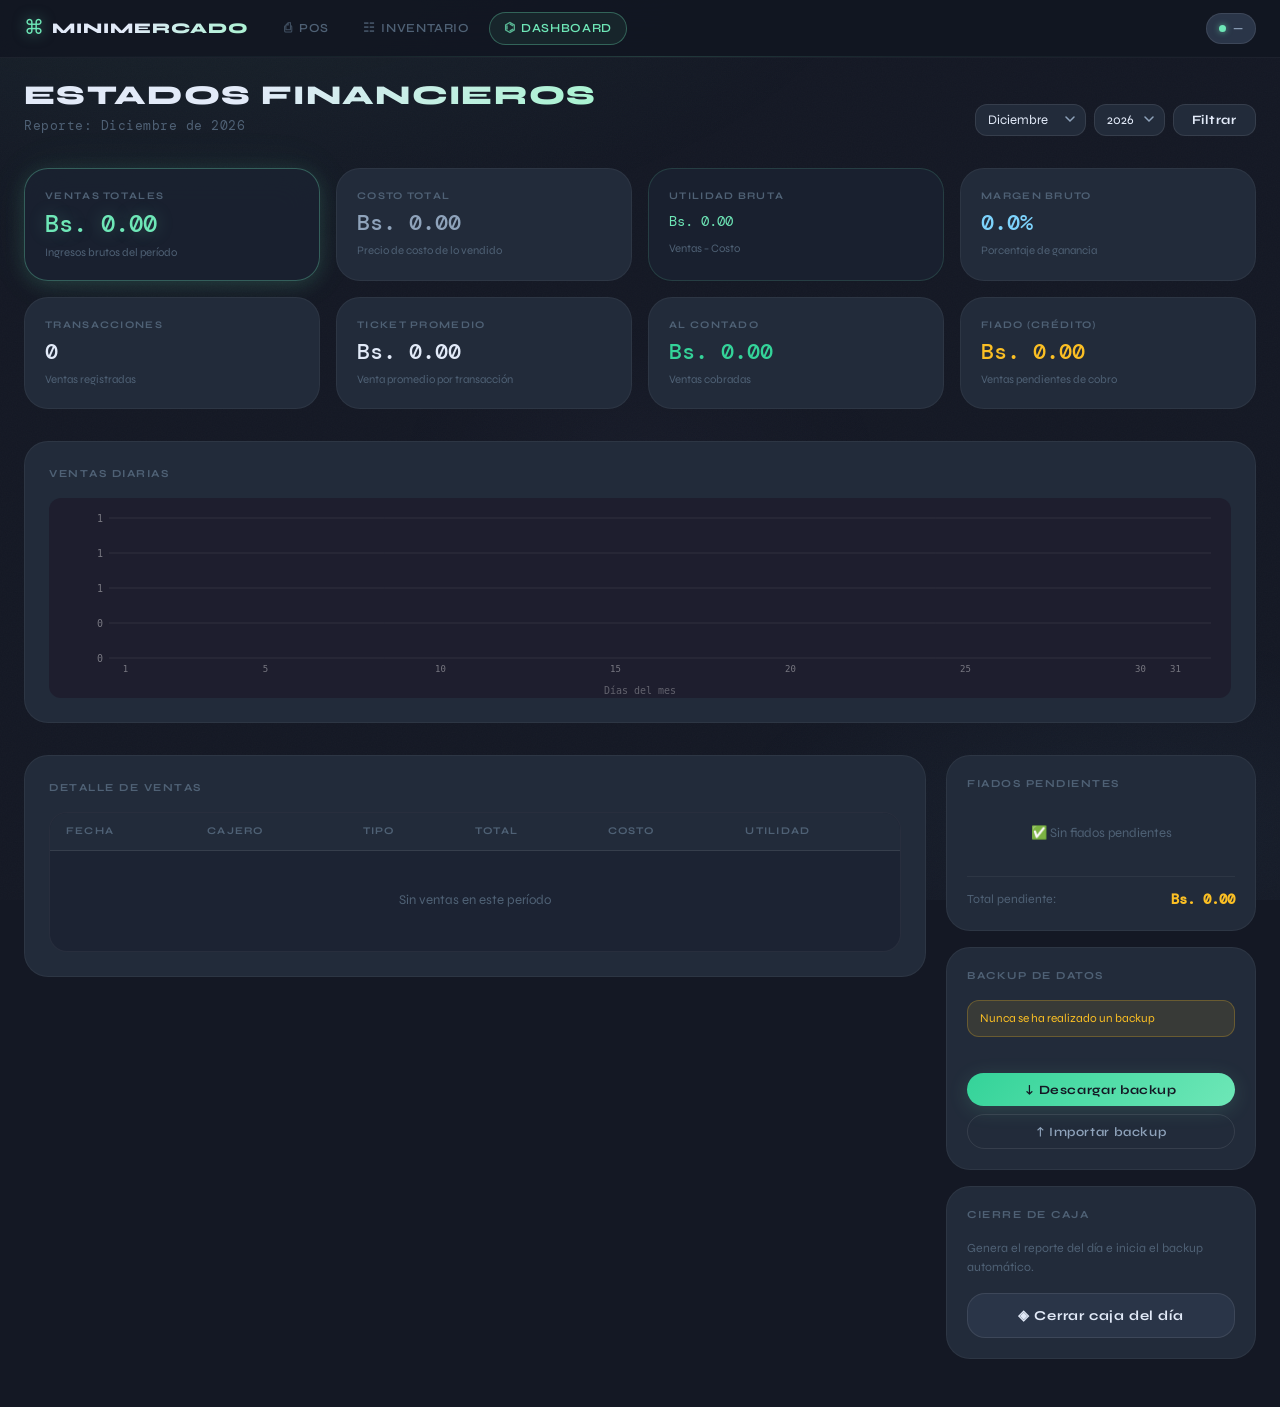
==== commit 5901025f: "Refactor navigation icons in dashboard, POS, and inventory pages; update symbols for improved visual" ====
--- a/dashboard.html
+++ b/dashboard.html
@@ -27,25 +27,25 @@
   ====================================================== -->
   <header class="nav-superior" role="banner">
     <div class="nav-marca">
-      <span class="nav-logo">▣</span>
+      <span class="nav-logo">⌘</span>
       <span class="nav-nombre">Minimercado</span>
     </div>
 
     <nav class="nav-links" role="navigation" aria-label="Navegación principal">
       <a href="/" class="nav-link">
-        <span class="nav-link-icono">⊞</span> POS
+        <span class="nav-link-icono">⎙</span> POS
       </a>
       <a href="/inventario.html" class="nav-link">
-        <span class="nav-link-icono">◫</span> Inventario
+        <span class="nav-link-icono">☷</span> Inventario
       </a>
       <a href="/dashboard.html" class="nav-link nav-link--activo" aria-current="page">
-        <span class="nav-link-icono">◈</span> Dashboard
+        <span class="nav-link-icono">⌬</span> Dashboard
       </a>
     </nav>
 
     <div class="nav-sesion">
       <div class="cajero-badge" id="cajero-badge">
-        <span class="cajero-badge-icono">◉</span>
+        <span class="cajero-badge-icono"></span>
         <span id="cajero-badge-nombre">—</span>
       </div>
     </div>
